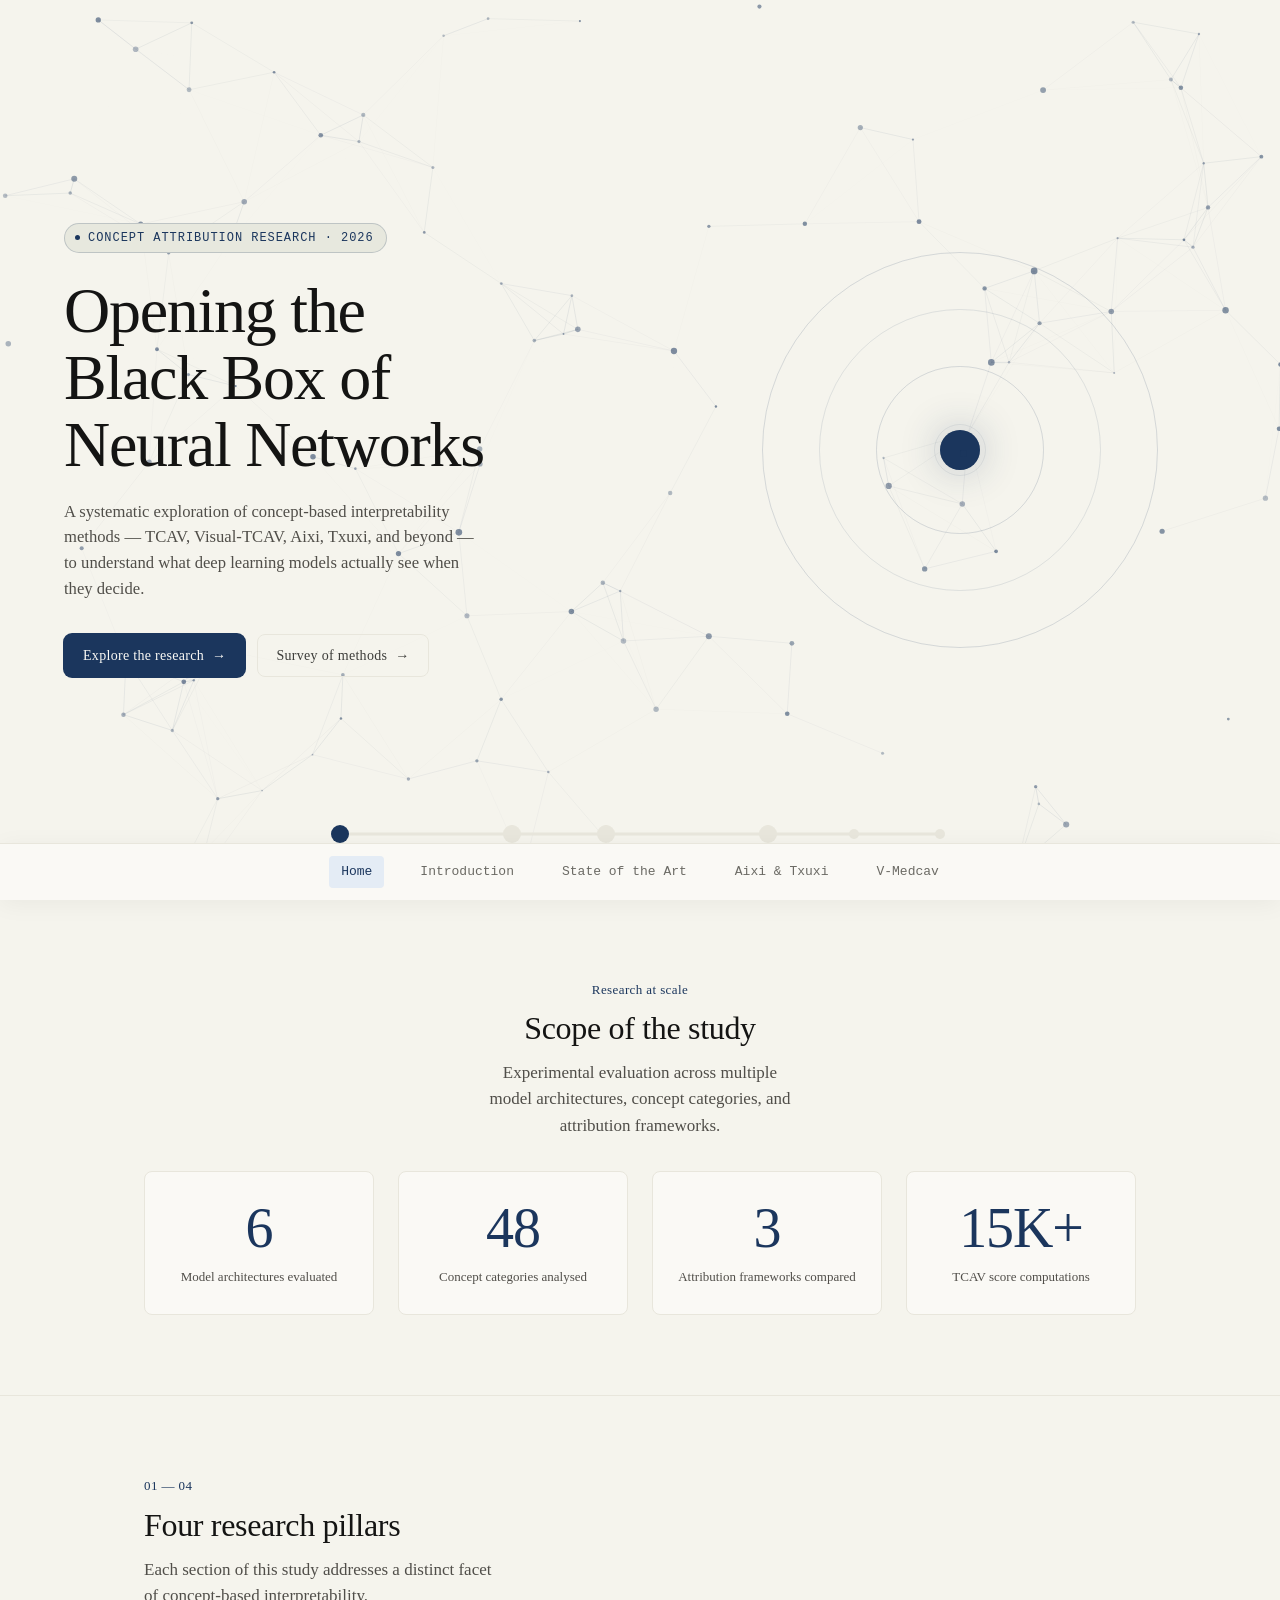
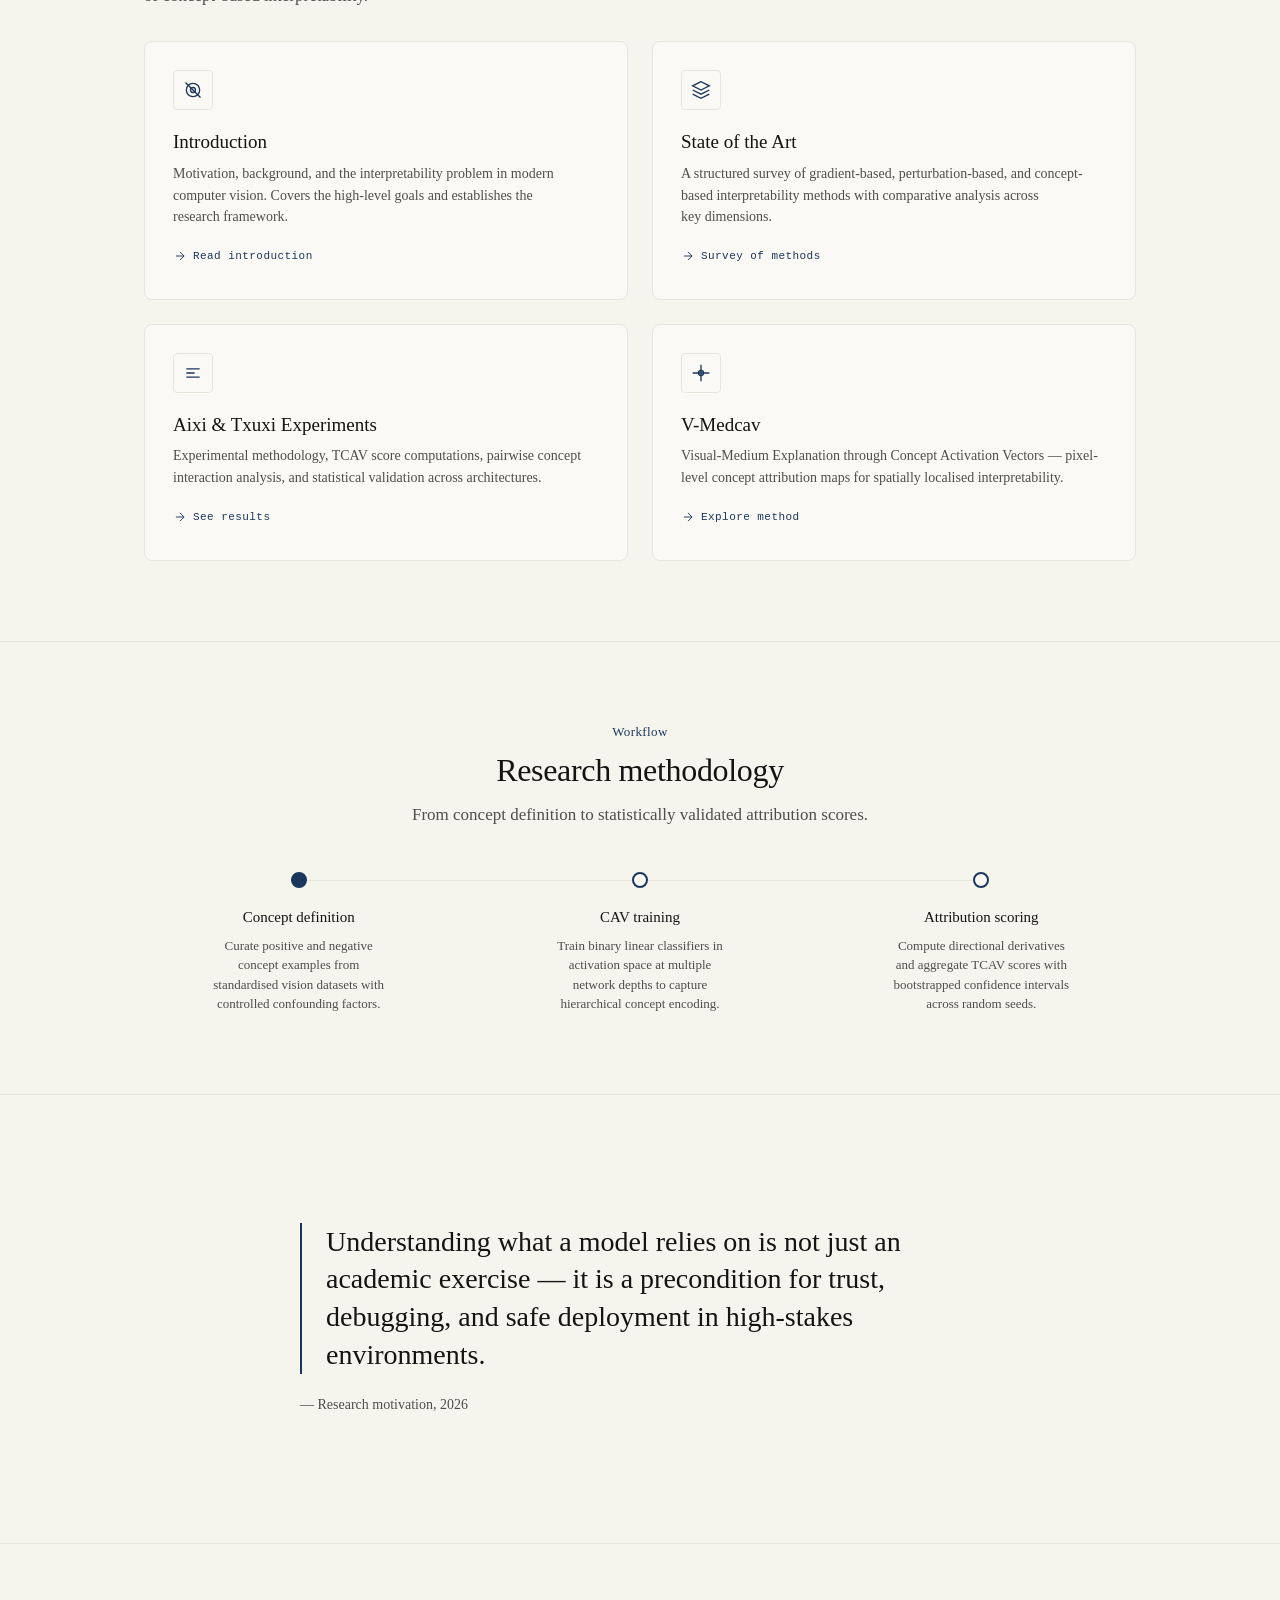
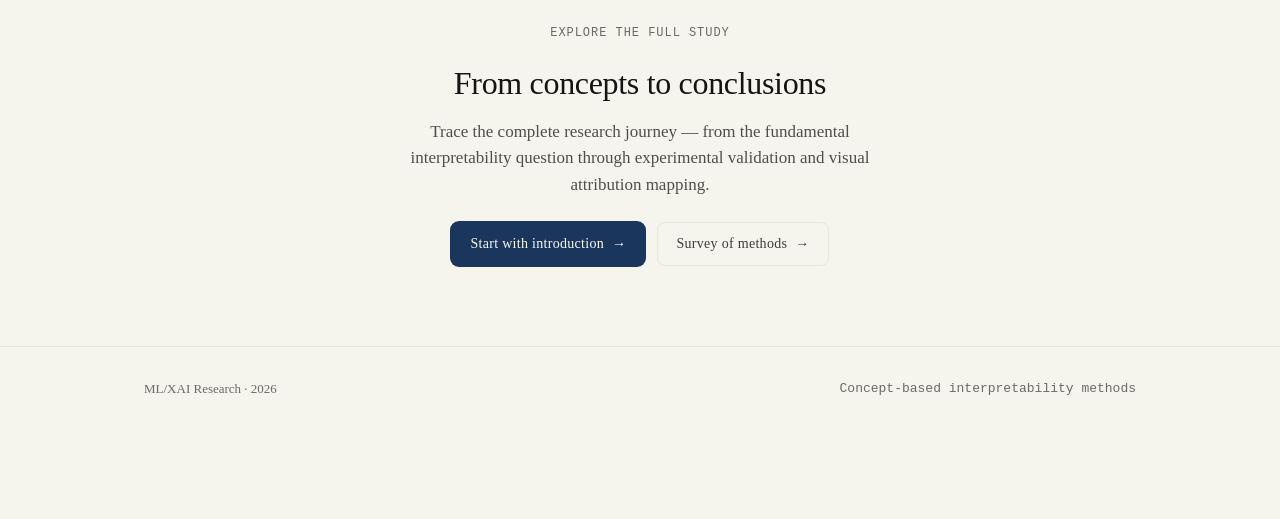
==== index.html @ 7de2b186 "Initial commit: ML/XAI research website Co-Authored-By: Claude Opus 4.8 <noreply@anthropic.com>" ====
<!doctype html>
<html lang="en">
<head>
  <meta charset="utf-8" />
  <meta name="viewport" content="width=device-width, initial-scale=1" />
  <title>ML/XAI Research · Interpretability Methods</title>
  <link rel="stylesheet" href="css/style.css" />
  <style>
    /* ── hero canvas full-viewport ── */
    .hero-lab {
      position: relative;
      min-height: 100vh;
      display: grid;
      grid-template-columns: 1fr 1fr;
      overflow: hidden;
      background: var(--bg);
    }
    #heroCanvas {
      position: absolute;
      inset: 0;
      width: 100%;
      height: 100%;
      display: block;
      z-index: 0;
    }
    .hero-lab .hero-content {
      position: relative;
      z-index: 2;
      grid-column: 1 / 2;
      display: flex;
      flex-direction: column;
      justify-content: center;
      padding: clamp(80px, 12vw, 160px) var(--container-gutter);
      pointer-events: none;
    }
    .hero-lab .hero-content * { pointer-events: auto; }
    .hero-lab .hero-content .hero-badge {
      display: inline-flex;
      align-items: center;
      gap: 8px;
      font-family: var(--font-mono);
      font-size: 12px;
      letter-spacing: 0.08em;
      text-transform: uppercase;
      color: var(--accent);
      padding: 5px 12px 5px 10px;
      border: 1px solid color-mix(in oklch, var(--accent) 20%, transparent);
      border-radius: 100px;
      width: fit-content;
      margin-bottom: var(--space-6);
      background: color-mix(in oklch, var(--accent) 6%, var(--bg));
    }
    .hero-lab .hero-content .hero-badge .dot {
      width: 5px; height: 5px;
      border-radius: 50%;
      background: var(--accent);
      animation: pulse-dot 2s ease-in-out infinite;
    }
    @keyframes pulse-dot {
      0%, 100% { opacity: 1; transform: scale(1); }
      50% { opacity: 0.4; transform: scale(0.7); }
    }
    .hero-lab .hero-content h1 {
      font-size: clamp(44px, 5vw, 76px);
      max-width: 14ch;
      margin-bottom: var(--space-5);
      line-height: 1.05;
    }
    .hero-lab .hero-content .hero-lead {
      font-family: var(--font-display);
      font-size: clamp(16px, 1.3vw, 19px);
      line-height: var(--leading-body);
      color: var(--muted);
      max-width: 52ch;
      margin-bottom: var(--space-8);
    }
    .hero-lab .hero-right {
      position: relative;
      z-index: 2;
      grid-column: 2 / 3;
      display: grid;
      place-items: center;
      padding: var(--container-gutter);
    }
    .hero-visual-complex {
      position: relative;
      width: 100%;
      max-width: 440px;
      aspect-ratio: 1 / 1;
    }
    .hero-visual-complex .ring-layer {
      position: absolute;
      inset: 0;
      border-radius: 50%;
      border: 1.5px solid color-mix(in oklch, var(--accent) 15%, transparent);
    }
    .hero-visual-complex .ring-layer:nth-child(1) { inset: 5%; }
    .hero-visual-complex .ring-layer:nth-child(2) { inset: 18%; border-color: color-mix(in oklch, var(--accent) 10%, transparent); }
    .hero-visual-complex .ring-layer:nth-child(3) { inset: 31%; }
    .hero-visual-complex .ring-layer:nth-child(4) { inset: 44%; border-color: color-mix(in oklch, var(--accent) 8%, transparent); }
    .hero-visual-complex .center-node {
      position: absolute;
      top: 50%; left: 50%;
      width: 40px; height: 40px;
      border-radius: 50%;
      background: var(--accent);
      transform: translate(-50%, -50%);
      box-shadow: 0 0 40px color-mix(in oklch, var(--accent) 30%, transparent);
    }
    .hero-visual-complex .orb {
      position: absolute;
      width: 7px; height: 7px;
      border-radius: 50%;
      background: var(--accent);
      top: 50%; left: 50%;
    }
    .hero-visual-complex .orb:nth-child(6) { animation: orbit-a 6s linear infinite; }
    .hero-visual-complex .orb:nth-child(7) { animation: orbit-b 8s linear infinite; width: 5px; height: 5px; opacity: 0.6; }
    .hero-visual-complex .orb:nth-child(8) { animation: orbit-c 10s linear infinite; width: 4px; height: 4px; opacity: 0.4; }
    @keyframes orbit-a {
      from { transform: translate(-50%, -50%) rotate(0deg) translateX(140px); }
      to   { transform: translate(-50%, -50%) rotate(360deg) translateX(140px); }
    }
    @keyframes orbit-b {
      from { transform: translate(-50%, -50%) rotate(45deg) translateX(110px); }
      to   { transform: translate(-50%, -50%) rotate(405deg) translateX(110px); }
    }
    @keyframes orbit-c {
      from { transform: translate(-50%, -50%) rotate(-30deg) translateX(170px); }
      to   { transform: translate(-50%, -50%) rotate(330deg) translateX(170px); }
    }
    .hero-visual-complex .pulse-ring {
      position: absolute;
      top: 50%; left: 50%;
      width: 40px; height: 40px;
      border-radius: 50%;
      border: 1px solid color-mix(in oklch, var(--accent) 25%, transparent);
      transform: translate(-50%, -50%);
      animation: pulse-expand 3s ease-out infinite;
    }
    @keyframes pulse-expand {
      0% { width: 40px; height: 40px; opacity: 0.8; }
      100% { width: 280px; height: 280px; opacity: 0; }
    }
    @media (max-width: 820px) {
      .hero-lab { grid-template-columns: 1fr; min-height: auto; }
      .hero-lab .hero-right { grid-column: 1 / 2; padding: 0 var(--container-gutter) var(--space-8); }
      .hero-lab .hero-content { padding-bottom: var(--space-6); }
      .hero-visual-complex { max-width: 280px; }
      .hero-visual-complex .orb:nth-child(6) { animation-duration: 4s; }
      .hero-visual-complex .orb:nth-child(7) { animation-duration: 5s; }
    }

    /* ── hero entrance animations ── */
    .hero-lab .hero-content > * {
      opacity: 0;
      transform: translateY(28px);
      animation: fade-up 0.7s cubic-bezier(0.16, 1, 0.2, 1) forwards;
    }
    .hero-lab .hero-content > *:nth-child(1) { animation-delay: 0.1s; }
    .hero-lab .hero-content > *:nth-child(2) { animation-delay: 0.22s; }
    .hero-lab .hero-content > *:nth-child(3) { animation-delay: 0.34s; }
    .hero-lab .hero-content > *:nth-child(4) { animation-delay: 0.46s; }
    .hero-visual-complex {
      opacity: 0;
      transform: scale(0.92);
      animation: scale-in 0.9s cubic-bezier(0.16, 1, 0.2, 1) 0.3s forwards;
    }
    @keyframes fade-up { to { opacity: 1; transform: translateY(0); } }
    @keyframes scale-in { to { opacity: 1; transform: scale(1); } }
    @media (prefers-reduced-motion: reduce) {
      .hero-lab .hero-content > * { opacity: 1; transform: none; animation: none; }
      .hero-visual-complex { opacity: 1; transform: none; animation: none; }
      .hero-visual-complex .pulse-ring { animation: none; display: none; }
      .hero-visual-complex .orb { animation: none; display: none; }
    }

    /* ── section: scope ── */
    .scope-grid {
      display: grid;
      grid-template-columns: repeat(4, 1fr);
      gap: var(--space-6);
      margin-top: var(--space-8);
    }
    .scope-item {
      text-align: center;
      padding: var(--space-7) var(--space-5);
      background: var(--surface);
      border: 1px solid var(--border);
      border-radius: var(--radius-md);
      transition: box-shadow var(--motion-base) var(--ease-standard);
    }
    .scope-item:hover { box-shadow: var(--elev-raised); }
    .scope-item .scope-num {
      font-family: var(--font-display);
      font-size: clamp(40px, 5vw, 56px);
      font-weight: 500;
      line-height: 1;
      color: var(--accent);
      letter-spacing: -0.02em;
    }
    .scope-item .scope-label {
      font-size: 13px;
      color: var(--muted);
      margin-top: var(--space-3);
      line-height: 1.4;
    }
    @media (max-width: 820px) {
      .scope-grid { grid-template-columns: repeat(2, 1fr); }
    }
    @media (max-width: 480px) {
      .scope-grid { grid-template-columns: 1fr; }
    }

    /* ── section: research areas ── */
    .area-grid {
      display: grid;
      grid-template-columns: repeat(2, 1fr);
      gap: var(--space-6);
      margin-top: var(--space-8);
    }
    .area-card {
      background: var(--surface);
      border: 1px solid var(--border);
      border-radius: var(--radius-md);
      padding: var(--space-7);
      transition: box-shadow var(--motion-base) var(--ease-standard);
      position: relative;
    }
    .area-card:hover { box-shadow: var(--elev-raised); }
    .area-card .area-icon {
      width: 40px; height: 40px;
      border: 1px solid var(--border);
      border-radius: var(--radius-sm);
      display: grid; place-items: center;
      color: var(--accent);
      margin-bottom: var(--space-5);
    }
    .area-card .area-icon svg { width: 20px; height: 20px; }
    .area-card h3 { margin-bottom: var(--space-2); }
    .area-card p { font-size: 14px; color: var(--muted); line-height: var(--leading-body); }
    .area-card .area-tag {
      display: inline-flex;
      align-items: center;
      gap: 6px;
      margin-top: var(--space-5);
      font-family: var(--font-mono);
      font-size: 11px;
      letter-spacing: 0.04em;
      color: var(--accent);
    }
    .area-card .area-tag svg { width: 14px; height: 14px; }
    .area-card a::after { content: ''; position: absolute; inset: 0; }
    @media (max-width: 820px) {
      .area-grid { grid-template-columns: 1fr; }
    }

    /* ── section: process timeline ── */
    .process-grid {
      display: grid;
      grid-template-columns: repeat(3, 1fr);
      gap: var(--space-8);
      margin-top: var(--space-8);
      position: relative;
    }
    .process-grid::before {
      content: '';
      position: absolute;
      top: 20px;
      left: 15%;
      right: 15%;
      height: 1px;
      background: var(--border);
    }
    .process-step {
      position: relative;
      text-align: center;
      padding-top: var(--space-12);
    }
    .process-step .step-mark {
      position: absolute;
      top: 12px;
      left: 50%;
      width: 16px; height: 16px;
      border-radius: 50%;
      background: var(--surface);
      border: 2px solid var(--accent);
      transform: translateX(-50%);
      z-index: 1;
    }
    .process-step .step-mark.filled { background: var(--accent); }
    .process-step h3 { font-size: var(--text-base); margin-bottom: var(--space-2); }
    .process-step p { font-size: 13px; color: var(--muted); line-height: 1.5; max-width: 28ch; margin: 0 auto; }
    @media (max-width: 768px) {
      .process-grid { grid-template-columns: 1fr; gap: var(--space-6); }
      .process-grid::before { display: none; }
      .process-step { padding-top: 0; }
      .process-step .step-mark { display: none; }
    }

    /* ── section: featured quote ── */
    .featured-quote-wrap {
      max-width: 680px;
      margin: 0 auto;
      padding: var(--space-12) 0;
    }

    /* ── scroll up animation ── */
    .scroll-up {
      opacity: 0;
      transform: translateY(36px);
      transition: opacity 0.7s cubic-bezier(0.16, 1, 0.2, 1),
                  transform 0.7s cubic-bezier(0.16, 1, 0.2, 1);
    }
    .scroll-up.visible { opacity: 1; transform: translateY(0); }
    .scroll-up.delay-1 { transition-delay: 0.05s; }
    .scroll-up.delay-2 { transition-delay: 0.12s; }
    .scroll-up.delay-3 { transition-delay: 0.19s; }
    @media (prefers-reduced-motion: reduce) {
      .scroll-up { opacity: 1; transform: none; transition: none; }
    }
  </style>
</head>
<body>

<main>
  <!-- ── HERO ── -->
  <section class="hero-lab" data-od-id="hero" data-progress-label="Home" data-progress-level="section">
    <canvas id="heroCanvas"></canvas>
    <div class="hero-content">
      <div class="hero-badge">
        <span class="dot"></span>
        Concept attribution research · 2026
      </div>
      <h1>Opening the Black Box of Neural Networks</h1>
      <p class="hero-lead">A systematic exploration of concept-based interpretability methods — TCAV, Visual-TCAV, Aixi, Txuxi, and beyond — to understand what deep learning models actually see when they decide.</p>
      <div class="hero-cta">
        <a href="landing.html" class="btn btn-primary btn-arrow">Explore the research</a>
        <a href="state-of-the-art.html" class="btn btn-secondary btn-arrow">Survey of methods</a>
      </div>
    </div>
    <div class="hero-right">
      <div class="hero-visual-complex">
        <div class="ring-layer"></div>
        <div class="ring-layer"></div>
        <div class="ring-layer"></div>
        <div class="ring-layer"></div>
        <div class="center-node"></div>
        <div class="pulse-ring"></div>
        <div class="orb"></div>
        <div class="orb"></div>
        <div class="orb"></div>
      </div>
    </div>
  </section>

  <!-- ── SCOPE / STATS ── -->
  <section class="section" data-od-id="scope" data-progress-label="Research Scope" data-progress-level="section">
    <div class="container">
      <div class="section-head scroll-up" style="text-align: center; max-width: 48ch; margin-inline: auto;">
        <p class="section-num">Research at scale</p>
        <h2>Scope of the study</h2>
        <p class="section-lede">Experimental evaluation across multiple model architectures, concept categories, and attribution frameworks.</p>
      </div>
      <div class="scope-grid">
        <div class="scope-item scroll-up delay-1">
          <div class="scope-num num">6</div>
          <div class="scope-label">Model architectures evaluated</div>
        </div>
        <div class="scope-item scroll-up delay-2">
          <div class="scope-num num">48</div>
          <div class="scope-label">Concept categories analysed</div>
        </div>
        <div class="scope-item scroll-up delay-1">
          <div class="scope-num num">3</div>
          <div class="scope-label">Attribution frameworks compared</div>
        </div>
        <div class="scope-item scroll-up delay-2">
          <div class="scope-num num">15K+</div>
          <div class="scope-label">TCAV score computations</div>
        </div>
      </div>
    </div>
  </section>

  <!-- ── RESEARCH AREAS ── -->
  <section class="section" data-od-id="areas" data-progress-label="Research Areas" data-progress-level="section">
    <div class="container">
      <div class="section-head scroll-up" style="max-width: 48ch;">
        <p class="section-num">01 — 04</p>
        <h2>Four research pillars</h2>
        <p class="section-lede">Each section of this study addresses a distinct facet of concept-based interpretability.</p>
      </div>
      <div class="area-grid">
        <div class="area-card scroll-up delay-1">
          <div class="area-icon">
            <svg viewBox="0 0 24 24" fill="none" stroke="currentColor" stroke-width="1.6"><circle cx="12" cy="12" r="3"/><circle cx="12" cy="12" r="8"/><path d="M3 3l18 18"/></svg>
          </div>
          <h3>Introduction</h3>
          <p>Motivation, background, and the interpretability problem in modern computer vision. Covers the high-level goals and establishes the research framework.</p>
          <span class="area-tag">
            <svg viewBox="0 0 24 24" fill="none" stroke="currentColor" stroke-width="1.6"><path d="M5 12h14M12 5l7 7-7 7"/></svg>
            Read introduction
          </span>
          <a href="landing.html"></a>
        </div>
        <div class="area-card scroll-up delay-2">
          <div class="area-icon">
            <svg viewBox="0 0 24 24" fill="none" stroke="currentColor" stroke-width="1.6"><path d="M12 2L2 7l10 5 10-5-10-5z"/><path d="M2 17l10 5 10-5"/><path d="M2 12l10 5 10-5"/></svg>
          </div>
          <h3>State of the Art</h3>
          <p>A structured survey of gradient-based, perturbation-based, and concept-based interpretability methods with comparative analysis across key dimensions.</p>
          <span class="area-tag">
            <svg viewBox="0 0 24 24" fill="none" stroke="currentColor" stroke-width="1.6"><path d="M5 12h14M12 5l7 7-7 7"/></svg>
            Survey of methods
          </span>
          <a href="state-of-the-art.html"></a>
        </div>
        <div class="area-card scroll-up delay-1">
          <div class="area-icon">
            <svg viewBox="0 0 24 24" fill="none" stroke="currentColor" stroke-width="1.6"><path d="M4 7h16M4 12h10M4 17h16"/></svg>
          </div>
          <h3>Aixi &amp; Txuxi Experiments</h3>
          <p>Experimental methodology, TCAV score computations, pairwise concept interaction analysis, and statistical validation across architectures.</p>
          <span class="area-tag">
            <svg viewBox="0 0 24 24" fill="none" stroke="currentColor" stroke-width="1.6"><path d="M5 12h14M12 5l7 7-7 7"/></svg>
            See results
          </span>
          <a href="aixi-txuxi.html"></a>
        </div>
        <div class="area-card scroll-up delay-2">
          <div class="area-icon">
            <svg viewBox="0 0 24 24" fill="none" stroke="currentColor" stroke-width="1.6"><circle cx="12" cy="12" r="3"/><path d="M12 2v20M2 12h20"/></svg>
          </div>
          <h3>V-Medcav</h3>
          <p>Visual-Medium Explanation through Concept Activation Vectors — pixel-level concept attribution maps for spatially localised interpretability.</p>
          <span class="area-tag">
            <svg viewBox="0 0 24 24" fill="none" stroke="currentColor" stroke-width="1.6"><path d="M5 12h14M12 5l7 7-7 7"/></svg>
            Explore method
          </span>
          <a href="v-medcav.html"></a>
        </div>
      </div>
    </div>
  </section>

  <!-- ── PROCESS / METHODOLOGY OVERVIEW ── -->
  <section class="section" data-od-id="process" data-progress-label="Methodology" data-progress-level="section">
    <div class="container">
      <div class="section-head scroll-up" style="text-align: center;">
        <p class="section-num">Workflow</p>
        <h2>Research methodology</h2>
        <p class="section-lede" style="margin-inline: auto;">From concept definition to statistically validated attribution scores.</p>
      </div>
      <div class="process-grid">
        <div class="process-step scroll-up delay-1">
          <div class="step-mark filled"></div>
          <h3>Concept definition</h3>
          <p>Curate positive and negative concept examples from standardised vision datasets with controlled confounding factors.</p>
        </div>
        <div class="process-step scroll-up delay-2">
          <div class="step-mark"></div>
          <h3>CAV training</h3>
          <p>Train binary linear classifiers in activation space at multiple network depths to capture hierarchical concept encoding.</p>
        </div>
        <div class="process-step scroll-up delay-3">
          <div class="step-mark"></div>
          <h3>Attribution scoring</h3>
          <p>Compute directional derivatives and aggregate TCAV scores with bootstrapped confidence intervals across random seeds.</p>
        </div>
      </div>
    </div>
  </section>

  <!-- ── QUOTE / PULL ── -->
  <section class="section" data-od-id="quote" data-progress-label="Why It Matters" data-progress-level="subsection">
    <div class="container">
      <div class="featured-quote-wrap scroll-up">
        <div class="quote" style="max-width: 100%;">
          Understanding what a model relies on is not just an academic exercise — it is a precondition for trust, debugging, and safe deployment in high-stakes environments.
        </div>
        <p class="quote-author">— Research motivation, 2026</p>
      </div>
    </div>
  </section>

  <!-- ── FINAL CTA ── -->
  <section class="section" data-od-id="cta" data-progress-label="Begin" data-progress-level="subsection">
    <div class="container" style="text-align: center;">
      <div class="scroll-up" style="max-width: 560px; margin: 0 auto;">
        <p class="eyebrow">EXPLORE THE FULL STUDY</p>
        <h2>From concepts to conclusions</h2>
        <p class="lead" style="margin: var(--space-4) auto var(--space-6);">Trace the complete research journey — from the fundamental interpretability question through experimental validation and visual attribution mapping.</p>
        <div class="hero-cta" style="justify-content: center;">
          <a href="landing.html" class="btn btn-primary btn-arrow">Start with introduction</a>
          <a href="state-of-the-art.html" class="btn btn-secondary btn-arrow">Survey of methods</a>
        </div>
      </div>
    </div>
  </section>
</main>

<footer class="pagefoot">
  <div class="container row-between">
    <span>ML/XAI Research · 2026</span>
    <span class="meta">Concept-based interpretability methods</span>
  </div>
</footer>

<nav class="bottom-nav">
  <div class="bottom-nav-inner">
    <a href="index.html" class="active">Home</a>
    <a href="landing.html">Introduction</a>
    <a href="state-of-the-art.html">State of the Art</a>
    <a href="aixi-txuxi.html">Aixi &amp; Txuxi</a>
    <a href="v-medcav.html">V-Medcav</a>
  </div>
</nav>

<div class="progress-line" id="progressLine"></div>

<script>
/* ── Canvas: neural particle system ── */
(function() {
  var canvas = document.getElementById('heroCanvas');
  var ctx = canvas.getContext('2d');
  var W, H;
  var particles = [];
  var mouse = { x: -1000, y: -1000 };
  var PARTICLE_COUNT = 110;
  var CONNECTION_DIST = 150;
  var MOUSE_RADIUS = 160;

  function resize() {
    var rect = canvas.parentElement.getBoundingClientRect();
    W = canvas.width = rect.width;
    H = canvas.height = rect.height;
  }
  window.addEventListener('resize', resize);
  resize();

  function accentRGB() {
    var el = document.createElement('div');
    el.style.color = 'var(--accent)';
    document.body.appendChild(el);
    var cs = getComputedStyle(el).color;
    document.body.removeChild(el);
    var m = cs.match(/\d+/g);
    return m && m.length >= 3 ? { r: +m[0], g: +m[1], b: +m[2] } : { r: 27, g: 54, b: 93 };
  }
  var c = accentRGB();

  function Particle() {
    this.x = Math.random() * W;
    this.y = Math.random() * H;
    this.vx = (Math.random() - 0.5) * 0.4;
    this.vy = (Math.random() - 0.5) * 0.4;
    this.radius = Math.random() * 2.5 + 1;
    this.pulse = Math.random() * Math.PI * 2;
    this.pulseSpeed = 0.004 + Math.random() * 0.018;
  }
  function init() {
    particles = [];
    for (var i = 0; i < PARTICLE_COUNT; i++) particles.push(new Particle());
  }
  init();

  function draw() {
    ctx.clearRect(0, 0, W, H);
    var i, j, p, dx, dy, dist, alpha;

    for (i = 0; i < particles.length; i++) {
      p = particles[i];
      p.x += p.vx;
      p.y += p.vy;
      p.pulse += p.pulseSpeed;
      if (p.x < -20) p.x = W + 20; else if (p.x > W + 20) p.x = -20;
      if (p.y < -20) p.y = H + 20; else if (p.y > H + 20) p.y = -20;
      dx = mouse.x - p.x;
      dy = mouse.y - p.y;
      dist = Math.sqrt(dx * dx + dy * dy);
      if (dist < MOUSE_RADIUS) {
        var force = (1 - dist / MOUSE_RADIUS) * 0.15;
        p.vx -= dx / dist * force;
        p.vy -= dy / dist * force;
      }
      p.vx *= 0.995;
      p.vy *= 0.995;
    }

    for (i = 0; i < particles.length; i++) {
      for (j = i + 1; j < particles.length; j++) {
        dx = particles[i].x - particles[j].x;
        dy = particles[i].y - particles[j].y;
        dist = Math.sqrt(dx * dx + dy * dy);
        if (dist < CONNECTION_DIST) {
          alpha = (1 - dist / CONNECTION_DIST) * 0.2;
          ctx.beginPath();
          ctx.moveTo(particles[i].x, particles[i].y);
          ctx.lineTo(particles[j].x, particles[j].y);
          ctx.strokeStyle = 'rgba(' + c.r + ',' + c.g + ',' + c.b + ',' + alpha + ')';
          ctx.lineWidth = 0.5;
          ctx.stroke();
        }
      }
    }

    for (i = 0; i < particles.length; i++) {
      p = particles[i];
      var pa = 0.5 + 0.5 * Math.sin(p.pulse);
      var r = p.radius * (0.8 + 0.2 * pa);
      ctx.beginPath();
      ctx.arc(p.x, p.y, r, 0, Math.PI * 2);
      ctx.fillStyle = 'rgba(' + c.r + ',' + c.g + ',' + c.b + ',' + (0.3 + 0.25 * pa) + ')';
      ctx.fill();
    }

    requestAnimationFrame(draw);
  }

  canvas.addEventListener('mousemove', function(e) {
    var rect = canvas.getBoundingClientRect();
    mouse.x = e.clientX - rect.left;
    mouse.y = e.clientY - rect.top;
  });
  canvas.addEventListener('mouseleave', function() { mouse.x = -1000; mouse.y = -1000; });
  canvas.addEventListener('touchmove', function(e) {
    var t = e.touches[0], rect = canvas.getBoundingClientRect();
    mouse.x = t.clientX - rect.left;
    mouse.y = t.clientY - rect.top;
  }, { passive: true });
  canvas.addEventListener('touchend', function() { mouse.x = -1000; mouse.y = -1000; });

  if (!window.matchMedia('(prefers-reduced-motion: reduce)').matches) {
    draw();
  } else {
    ctx.clearRect(0, 0, W, H);
  }

  window.addEventListener('resize', function() { resize(); init(); });
})();

/* ── progress line ── */
(function() {
  var sections = document.querySelectorAll('section[data-od-id]');
  var line = document.getElementById('progressLine');
  var inner = document.createElement('div'); inner.className = 'progress-inner';
  var wrap = document.createElement('div'); wrap.className = 'progress-track-wrap';
  var track = document.createElement('div'); track.className = 'progress-track';
  var fill = document.createElement('div'); fill.className = 'progress-fill';
  track.appendChild(fill); wrap.appendChild(track);
  var nodesWrap = document.createElement('div'); nodesWrap.className = 'progress-nodes';
  var nodeData = [];
  sections.forEach(function(s, i) {
    var label = s.getAttribute('data-progress-label') || 'Section ' + (i + 1);
    var level = s.getAttribute('data-progress-level') || 'subsection';
    var n = document.createElement('div');
    n.className = 'progress-node ' + level;
    var tip = document.createElement('span'); tip.className = 'progress-tooltip'; tip.textContent = label;
    n.appendChild(tip);
    n.addEventListener('click', function() { var r = s.getBoundingClientRect(); window.scrollTo({ top: window.scrollY + r.top - 80, behavior: 'smooth' }); });
    nodesWrap.appendChild(n);
    nodeData.push({ el: n, section: s });
  });
  wrap.appendChild(nodesWrap); inner.appendChild(wrap);
  line.appendChild(inner);

  function updateProgress() {
    var docH = document.documentElement.scrollHeight - window.innerHeight;
    var progress = docH > 0 ? window.scrollY / docH : 0;
    fill.style.width = Math.min(progress * 100, 100) + '%';
    var first = sections[0], last = sections[sections.length - 1];
    var totalSpan = last.offsetTop - first.offsetTop;
    nodeData.forEach(function(d) {
      var p = totalSpan > 0 ? (d.section.offsetTop - first.offsetTop) / totalSpan : 0;
      d.el.style.left = (p * 100) + '%';
      d.el.classList.toggle('filled', p <= progress);
    });
  }
  window.addEventListener('scroll', updateProgress);
  window.addEventListener('resize', updateProgress);
  updateProgress();
})();

/* ── scroll entrance observer ── */
(function() {
  var els = document.querySelectorAll('.scroll-up');
  var obs = new IntersectionObserver(function(entries) {
    entries.forEach(function(e) {
      if (e.isIntersecting) { e.target.classList.add('visible'); obs.unobserve(e.target); }
    });
  }, { threshold: 0.08, rootMargin: '0px 0px -30px 0px' });
  els.forEach(function(el) { obs.observe(el); });
})();
</script>
</body>
</html>
---- css/style.css ----
/* ─── kami design system tokens ──────────────────────────────────── */
:root {
  --bg: #f5f4ed;            /* parchment */
  --surface: #faf9f5;       /* ivory */
  --surface-warm: #e8e6dc;  /* warm sand */
  --fg: #141413;            /* near-black */
  --fg-2: #3d3d3a;          /* dark warm */
  --muted: #504e49;         /* olive */
  --meta: #6b6a64;          /* stone */
  --border: #e8e6dc;
  --border-soft: #e5e3d8;
  --accent: #1b365d;        /* ink blue */
  --accent-on: #faf9f5;
  --accent-light: #2d5a8a;
  --accent-hover: var(--accent);
  --accent-active: #142a48;
  --success: #4a6b3a;
  --warn: #8a6b1f;
  --danger: #8a3a30;
  --font-display: Charter, Georgia, Palatino, "Times New Roman", serif;
  --font-body: Charter, Georgia, Palatino, "Times New Roman", serif;
  --font-mono: "JetBrains Mono", "SF Mono", "Fira Code", Consolas, Monaco,
    "TsangerJinKai02", "Source Han Serif SC", monospace;
  --text-xs: 12px;
  --text-sm: 13px;
  --text-base: 15px;
  --text-md: 17px;
  --text-lg: 19px;
  --text-xl: 22px;
  --text-2xl: 32px;
  --text-3xl: 48px;
  --text-4xl: 72px;
  --leading-display: 1.1;
  --leading-tight: 1.25;
  --leading-body: 1.55;
  --leading-dense: 1.4;
  --tracking-display: -0.02em;
  --tracking-eyebrow: 0.08em;
  --tracking-label: 0.4px;
  --space-1: 4px;
  --space-2: 8px;
  --space-3: 12px;
  --space-4: 16px;
  --space-5: 20px;
  --space-6: 24px;
  --space-7: 28px;
  --space-8: 32px;
  --space-12: 48px;
  --space-18: 72px;
  --space-22: 88px;
  --radius-xs: 2px;
  --radius-sm: 4px;
  --radius-md: 8px;
  --radius-lg: 12px;
  --radius-xl: 16px;
  --elev-flat: none;
  --elev-ring: 0 0 0 1px var(--border);
  --elev-ring-accent: 0 0 0 1px var(--accent);
  --elev-raised: 0 4px 24px rgba(0, 0, 0, 0.05);
  --focus-ring: 0 0 0 2px var(--accent-active);
  --tag-bg-faint: #eef2f7;
  --tag-bg-soft: #e4ecf5;
  --tag-bg-base: #d6e1ee;
  --motion-fast: 150ms;
  --motion-base: 200ms;
  --ease-standard: cubic-bezier(0.2, 0, 0, 1);
  --container-max: 1120px;
  --container-gutter: 64px;
  --section-y: 80px;
}

/* ─── reset & base ──────────────────────────────────────────────── */
*, *::before, *::after { box-sizing: border-box; }
html { scroll-behavior: smooth; -webkit-text-size-adjust: 100%; }
body {
  margin: 0;
  background: var(--bg);
  color: var(--fg);
  font-family: var(--font-body);
  font-size: var(--text-base);
  line-height: var(--leading-body);
  text-rendering: optimizeLegibility;
  -webkit-font-smoothing: antialiased;
  padding-bottom: 88px;
}
img, svg { display: block; max-width: 100%; }
a { color: inherit; text-decoration: none; transition: color var(--motion-fast) var(--ease-standard); }
a:hover { color: var(--accent); }
button { font: inherit; cursor: pointer; }
p { text-wrap: pretty; margin: 0; }
h1, h2, h3, h4 { text-wrap: balance; margin: 0; }
strong { font-weight: 500; }
code { font-family: var(--font-mono); font-size: 0.9em; }

/* ─── container ─────────────────────────────────────────────────── */
.container {
  max-width: var(--container-max);
  margin-inline: auto;
  padding-inline: var(--container-gutter);
}
@media (max-width: 920px) {
  .container { --container-gutter: 32px; }
}
@media (max-width: 600px) {
  .container { --container-gutter: 16px; }
}

/* ─── section ───────────────────────────────────────────────────── */
.section {
  padding-block: var(--section-y);
}
.section + .section { border-top: 1px solid var(--border); }
.section-head {
  margin-bottom: var(--space-8);
}
.section-num {
  font-family: var(--font-display);
  font-size: var(--text-sm);
  font-weight: 500;
  letter-spacing: var(--tracking-label);
  color: var(--accent);
  margin-bottom: var(--space-2);
}
.section-lede {
  font-family: var(--font-display);
  font-size: var(--text-md);
  font-weight: 500;
  color: var(--muted);
  margin-top: var(--space-3);
  max-width: 56ch;
}

/* ─── typography ────────────────────────────────────────────────── */
h1, .h1 {
  font-family: var(--font-display);
  font-size: clamp(40px, 5vw, var(--text-4xl));
  font-weight: 500;
  line-height: var(--leading-display);
  letter-spacing: var(--tracking-display);
}
h2, .h2 {
  font-family: var(--font-display);
  font-size: var(--text-2xl);
  font-weight: 500;
  line-height: var(--leading-tight);
  letter-spacing: -0.01em;
}
h3, .h3 {
  font-family: var(--font-display);
  font-size: var(--text-lg);
  font-weight: 500;
  line-height: 1.3;
  letter-spacing: 0;
}
.lead {
  font-family: var(--font-display);
  font-size: var(--text-md);
  font-weight: 500;
  line-height: var(--leading-body);
  color: var(--muted);
  max-width: 60ch;
}
.eyebrow {
  font-family: var(--font-mono);
  font-size: var(--text-xs);
  letter-spacing: var(--tracking-eyebrow);
  text-transform: uppercase;
  color: var(--meta);
  margin-bottom: var(--space-5);
}
.meta {
  font-family: var(--font-mono);
  font-size: var(--text-sm);
  color: var(--meta);
}
.num {
  font-variant-numeric: tabular-nums;
}

/* ─── bottom nav bar ────────────────────────────────────────────── */
.bottom-nav {
  position: fixed;
  bottom: 0;
  left: 0;
  right: 0;
  z-index: 100;
  background: var(--surface);
  border-top: 1px solid var(--border);
  box-shadow: var(--elev-raised);
  padding: 0 var(--container-gutter);
}
.bottom-nav-inner {
  display: flex;
  align-items: center;
  justify-content: center;
  gap: var(--space-6);
  max-width: var(--container-max);
  margin-inline: auto;
  padding-block: 12px;
  overflow-x: auto;
}
.bottom-nav a {
  font-family: var(--font-mono);
  font-size: var(--text-sm);
  color: var(--meta);
  white-space: nowrap;
  padding: 6px 12px;
  border-radius: var(--radius-sm);
  transition: color var(--motion-fast) var(--ease-standard),
              background var(--motion-fast) var(--ease-standard);
}
.bottom-nav a:hover { color: var(--fg); background: var(--bg); }
.bottom-nav a.active {
  color: var(--accent);
  background: var(--tag-bg-soft);
}
@media (max-width: 600px) {
  .bottom-nav-inner { gap: var(--space-3); justify-content: flex-start; }
  .bottom-nav a { font-size: 11px; padding: 6px 8px; }
}

/* ─── progress line ──────────────────────────────────────────────── */
.progress-line {
  position: fixed;
  bottom: 56px;
  left: 0;
  right: 0;
  z-index: 99;
  pointer-events: none;
  height: 20px;
}
.progress-inner {
  position: relative;
  max-width: var(--container-max);
  margin-inline: auto;
  padding-inline: var(--container-gutter);
  height: 100%;
}
.progress-track-wrap {
  position: absolute;
  top: 50%;
  left: 50%;
  width: min(600px, 70%);
  height: 40px;
  transform: translate(-50%, -50%);
}
.progress-track {
  position: absolute;
  top: 50%;
  left: 0;
  right: 0;
  height: 3px;
  transform: translateY(-50%);
  background: var(--border);
  border-radius: 2px;
}
.progress-fill {
  position: absolute;
  top: 0;
  left: 0;
  height: 100%;
  width: 0%;
  background: var(--accent);
  border-radius: 2px;
  transition: width 80ms linear;
}
.progress-nodes {
  position: absolute;
  inset: 0;
}
.progress-node {
  position: absolute;
  top: 50%;
  transform: translate(-50%, -50%);
  border-radius: 50%;
  cursor: pointer;
  pointer-events: auto;
  z-index: 2;
  background: var(--border);
  border: 0 none;
  padding: 0;
  margin: 0;
  transition: background var(--motion-fast) var(--ease-standard),
              transform var(--motion-fast) var(--ease-standard);
}
.progress-node.section {
  width: 18px;
  height: 18px;
}
.progress-node.subsection {
  width: 10px;
  height: 10px;
}
.progress-node.filled {
  background: var(--accent);
}
.progress-node:hover {
  z-index: 3;
}
.progress-tooltip {
  position: absolute;
  bottom: calc(100% + 10px);
  left: 50%;
  transform: translateX(-50%);
  font-family: var(--font-mono);
  font-size: 11px;
  white-space: nowrap;
  color: var(--surface);
  background: var(--fg);
  padding: 3px 9px;
  border-radius: var(--radius-xs);
  line-height: 1.4;
  opacity: 0;
  pointer-events: none;
  transition: opacity var(--motion-fast) var(--ease-standard);
}
.progress-node:hover .progress-tooltip {
  opacity: 1;
}
@media (max-width: 768px) {
  .progress-line { display: none; }
}

/* ─── layout primitives ─────────────────────────────────────────── */
.stack { display: flex; flex-direction: column; }
.stack > * + * { margin-top: var(--space-6); }
.row { display: flex; align-items: center; gap: var(--space-5); flex-wrap: wrap; }
.row-between { display: flex; align-items: center; justify-content: space-between; gap: var(--space-5); flex-wrap: wrap; }
.grid-2 { display: grid; grid-template-columns: repeat(2, 1fr); gap: var(--space-8); }
.grid-3 { display: grid; grid-template-columns: repeat(3, 1fr); gap: var(--space-8); }
.grid-4 { display: grid; grid-template-columns: repeat(4, 1fr); gap: var(--space-6); }
.grid-2-1 { display: grid; grid-template-columns: 2fr 1fr; gap: var(--space-12); align-items: start; }
.grid-1-2 { display: grid; grid-template-columns: 1fr 2fr; gap: var(--space-12); align-items: start; }
@media (max-width: 920px) {
  .grid-2, .grid-3, .grid-4, .grid-2-1, .grid-1-2 { grid-template-columns: 1fr; }
}

/* ─── hero ──────────────────────────────────────────────────────── */
.hero { padding-block: clamp(64px, 10vw, 140px); }
.hero-center { text-align: center; max-width: 40ch; margin-inline: auto; }
.hero h1 { margin-bottom: var(--space-6); }
.hero .lead { margin-bottom: var(--space-8); }
.hero-cta { display: inline-flex; gap: var(--space-3); flex-wrap: wrap; }
.hero-center .hero-cta { justify-content: center; }
.hero-split { display: grid; grid-template-columns: 1fr 1fr; gap: var(--space-12); align-items: center; }
@media (max-width: 920px) { .hero-split { grid-template-columns: 1fr; } }

/* ─── buttons ───────────────────────────────────────────────────── */
.btn {
  display: inline-flex; align-items: center; gap: 8px;
  padding: 10px 18px;
  border-radius: var(--radius-md);
  border: 1px solid transparent;
  font-family: var(--font-body);
  font-size: 14px;
  font-weight: 500;
  letter-spacing: 0.3px;
  transition: background var(--motion-fast) var(--ease-standard),
              border-color var(--motion-fast) var(--ease-standard),
              box-shadow var(--motion-fast) var(--ease-standard);
}
.btn-primary {
  background: var(--accent);
  color: var(--accent-on);
  box-shadow: var(--elev-ring-accent);
}
.btn-primary:hover {
  background: var(--accent-active);
  color: var(--accent-on);
}
.btn-secondary {
  background: transparent;
  color: var(--fg-2);
  border-color: var(--border);
}
.btn-secondary:hover {
  border-color: var(--accent);
  color: var(--accent);
}
.btn-ghost {
  background: transparent;
  color: var(--accent);
  border-color: transparent;
  padding-inline: 8px;
}
.btn-ghost:hover { color: var(--accent-active); }
.btn-arrow::after { content: '→'; transition: transform var(--motion-fast) var(--ease-standard); }
.btn-arrow:hover::after { transform: translateX(3px); }

/* ─── card ──────────────────────────────────────────────────────── */
.card {
  background: var(--surface);
  border: 1px solid var(--border);
  border-radius: var(--radius-md);
  padding: var(--space-7);
}
.card:hover { box-shadow: var(--elev-raised); }
.card-flat { background: transparent; border: 0; padding: 0; }
.card-rule {
  background: transparent;
  border: 0;
  border-top: 1px solid var(--fg);
  padding: var(--space-6) 0 0;
  border-radius: 0;
}

/* ─── feature cell ──────────────────────────────────────────────── */
.feature .feature-mark {
  width: 36px; height: 36px;
  display: grid; place-items: center;
  border: 1px solid var(--border);
  border-radius: var(--radius-sm);
  color: var(--accent);
  margin-bottom: var(--space-5);
}
.feature .feature-mark svg { width: 18px; height: 18px; }
.feature h3 { margin-bottom: var(--space-2); }
.feature p { color: var(--muted); font-size: 14px; }

/* ─── stat ──────────────────────────────────────────────────────── */
.stat .stat-num {
  font-family: var(--font-display);
  font-size: clamp(48px, 7vw, 80px);
  line-height: 0.95;
  letter-spacing: -0.03em;
  color: var(--accent);
  font-weight: 500;
}
.stat .stat-label {
  color: var(--muted);
  font-size: 14px;
  margin-top: var(--space-3);
  max-width: 28ch;
}
.stat .stat-unit { font-size: 0.5em; opacity: 0.6; margin-left: 2px; }

/* ─── quote ─────────────────────────────────────────────────────── */
.quote {
  font-family: var(--font-display);
  font-size: clamp(20px, 2.4vw, 28px);
  line-height: 1.35;
  letter-spacing: 0;
  max-width: 32ch;
  border-left: 2px solid var(--accent);
  padding-left: var(--space-6);
}
.quote-author {
  color: var(--muted);
  font-size: 14px;
  margin-top: var(--space-5);
}

/* ─── table ─────────────────────────────────────────────────────── */
.ds-table { width: 100%; border-collapse: collapse; font-size: 14px; }
.ds-table th, .ds-table td {
  padding: 10px 12px;
  text-align: left;
  border-bottom: 1px solid var(--border);
}
.ds-table th {
  color: var(--meta);
  font-weight: 500;
  font-family: var(--font-mono);
  font-size: 11px;
  letter-spacing: 0.06em;
  text-transform: uppercase;
}
.ds-table tbody tr:hover { background: color-mix(in oklch, var(--accent) 4%, transparent); }
.ds-table .num-col {
  font-family: var(--font-mono);
  font-variant-numeric: tabular-nums;
  text-align: right;
}

/* ─── log row ───────────────────────────────────────────────────── */
.log-row {
  display: grid;
  grid-template-columns: 120px 1fr 100px;
  gap: var(--space-6);
  padding: var(--space-5) 0;
  border-top: 1px solid var(--border);
  align-items: baseline;
}
.log-row .meta { color: var(--meta); }
.log-row h3 { font-size: var(--text-lg); }
.log-row .pull { text-align: right; }
@media (max-width: 768px) {
  .log-row { grid-template-columns: 1fr; gap: var(--space-2); }
  .log-row .pull { text-align: left; }
}

/* ─── placeholder image ─────────────────────────────────────────── */
.ph-img {
  background:
    linear-gradient(135deg, color-mix(in oklch, var(--accent) 10%, transparent), color-mix(in oklch, var(--fg) 4%, transparent)),
    var(--surface);
  border: 1px solid var(--border);
  border-radius: var(--radius-md);
  aspect-ratio: 16 / 10;
  display: grid; place-items: center;
  color: var(--meta);
  font-family: var(--font-mono);
  font-size: var(--text-xs);
  letter-spacing: 0.04em;
  text-align: center;
  padding: var(--space-4);
}
.ph-img.square { aspect-ratio: 1 / 1; }
.ph-img.portrait { aspect-ratio: 3 / 4; }
.ph-img.wide { aspect-ratio: 16 / 9; }
.ph-img.has-image {
  padding: 0;
  overflow: hidden;
  display: block;
}
.ph-img.has-image img {
  display: block;
  width: 100%;
  height: 100%;
  object-fit: cover;
}
.ph-img.has-image.contain img { object-fit: contain; background: var(--surface); }

/* ─── math / KaTeX overrides ────────────────────────────────────── */
.math-block {
  overflow-x: auto;
  padding: var(--space-6);
  background: var(--surface);
  border: 1px solid var(--border);
  border-radius: var(--radius-md);
  margin: var(--space-5) 0;
}
.math-block .katex { font-size: 1.1em; }

/* ─── scroll entrance animation ─────────────────────────────────── */
.scroll-entrance {
  opacity: 0;
  transform: translateY(24px);
  transition: opacity 0.5s var(--ease-standard),
              transform 0.5s var(--ease-standard);
}
.scroll-entrance.visible {
  opacity: 1;
  transform: translateY(0);
}
@media (prefers-reduced-motion: reduce) {
  .scroll-entrance { opacity: 1; transform: none; transition: none; }
}

/* ─── page / bottom section ──────────────────────────────────── */
.pagefoot {
  padding-block: var(--space-8);
  color: var(--meta);
  font-size: 13px;
  border-top: 1px solid var(--border);
  margin-bottom: 0;
}

/* ─── tabular nums everywhere they stack ────────────────────────── */
.num-stack { font-variant-numeric: tabular-nums; }

/* ─── research / academic extras ────────────────────────────────── */
.figure-caption {
  font-size: 13px;
  color: var(--meta);
  margin-top: var(--space-3);
  font-style: normal;
}

/* ─── inline data-viz bar charts ─────────────────────────────────── */
.chart {
  margin-top: var(--space-6);
  padding: var(--space-6) var(--space-7);
  background: var(--surface);
  border: 1px solid var(--border);
  border-radius: var(--radius-md);
}
.chart-title {
  font-family: var(--font-mono);
  font-size: 11px;
  letter-spacing: 0.06em;
  text-transform: uppercase;
  color: var(--meta);
  margin-bottom: var(--space-5);
}
.chart-legend { display: flex; flex-wrap: wrap; gap: var(--space-5); margin-bottom: var(--space-5); }
.legend-item { display: inline-flex; align-items: center; gap: 8px; font-size: 12px; color: var(--muted); }
.legend-swatch { width: 11px; height: 11px; border-radius: 3px; background: var(--accent); display: inline-block; }
.legend-swatch.series-b { background: var(--accent-light); }
.legend-swatch.series-c { background: var(--meta); }
.legend-swatch.warn { background: var(--warn); }

.bar-chart { display: flex; flex-direction: column; gap: var(--space-3); }
.bar-chart + .bar-chart-label,
.chart-legend + .bar-chart-label { margin-top: var(--space-6); }
.bar-chart-label {
  font-family: var(--font-mono);
  font-size: 11px;
  letter-spacing: 0.04em;
  color: var(--meta);
  text-transform: uppercase;
  margin: var(--space-2) 0 var(--space-1);
}
.bar-row { display: grid; grid-template-columns: minmax(124px, auto) 1fr 58px; align-items: center; gap: var(--space-4); }
.bar-label { font-size: 13px; color: var(--fg-2); line-height: 1.3; }
.bar-label .bar-sub { display: block; font-size: 11px; color: var(--meta); margin-top: 1px; }
.bar-track { position: relative; height: 9px; background: var(--border-soft); border-radius: 999px; overflow: hidden; }
.bar-fill {
  position: absolute; top: 0; bottom: 0; left: 0;
  width: var(--bar-value, 0%);
  border-radius: 999px;
  background: var(--accent);
  transform: scaleX(0);
  transform-origin: left center;
  transition: transform 0.85s var(--ease-standard);
}
.scroll-entrance.visible .bar-fill { transform: scaleX(1); }
.bar-fill.series-b { background: var(--accent-light); }
.bar-fill.series-c { background: var(--meta); }
.bar-fill.warn { background: var(--warn); }
.bar-value { font-family: var(--font-mono); font-size: 12px; color: var(--muted); text-align: right; font-variant-numeric: tabular-nums; }
@media (prefers-reduced-motion: reduce) {
  .bar-fill { transition: none; transform: scaleX(1); }
}
.tag-chip {
  display: inline-flex;
  align-items: center;
  padding: 3px 8px;
  background: var(--tag-bg-faint);
  color: var(--accent);
  border-radius: var(--radius-xs);
  font-family: var(--font-mono);
  font-size: 11px;
  letter-spacing: 0.3px;
  line-height: 1;
}
.code-block {
  background: var(--surface);
  border: 1px solid var(--border);
  border-radius: var(--radius-sm);
  padding: var(--space-4) var(--space-5);
  font-family: var(--font-mono);
  font-size: 13px;
  line-height: 1.55;
  overflow-x: auto;
}
.kbd { display: inline-block; padding: 2px 6px; font-family: var(--font-mono); font-size: 12px; background: var(--surface); border: 1px solid var(--border); border-radius: 3px; }

/* ─── responsive ────────────────────────────────────────────────── */
@media (max-width: 768px) {
  :root { --section-y: 48px; }
  .hero { padding-block: 48px; }
  h2, .h2 { font-size: 26px; }
}
@media (max-width: 480px) {
  :root { --section-y: 40px; }
  .hero { padding-block: 40px; }
  .btn { font-size: 13px; padding: 8px 14px; }
}

/* ─── print ─────────────────────────────────────────────────────── */
@media print {
  .bottom-nav, .progress-line { display: none; }
  body { padding-bottom: 0; background: var(--bg); color: var(--fg); }
  .section { break-inside: avoid; page-break-inside: avoid; }
  @page { margin: 14mm 16mm; }
}
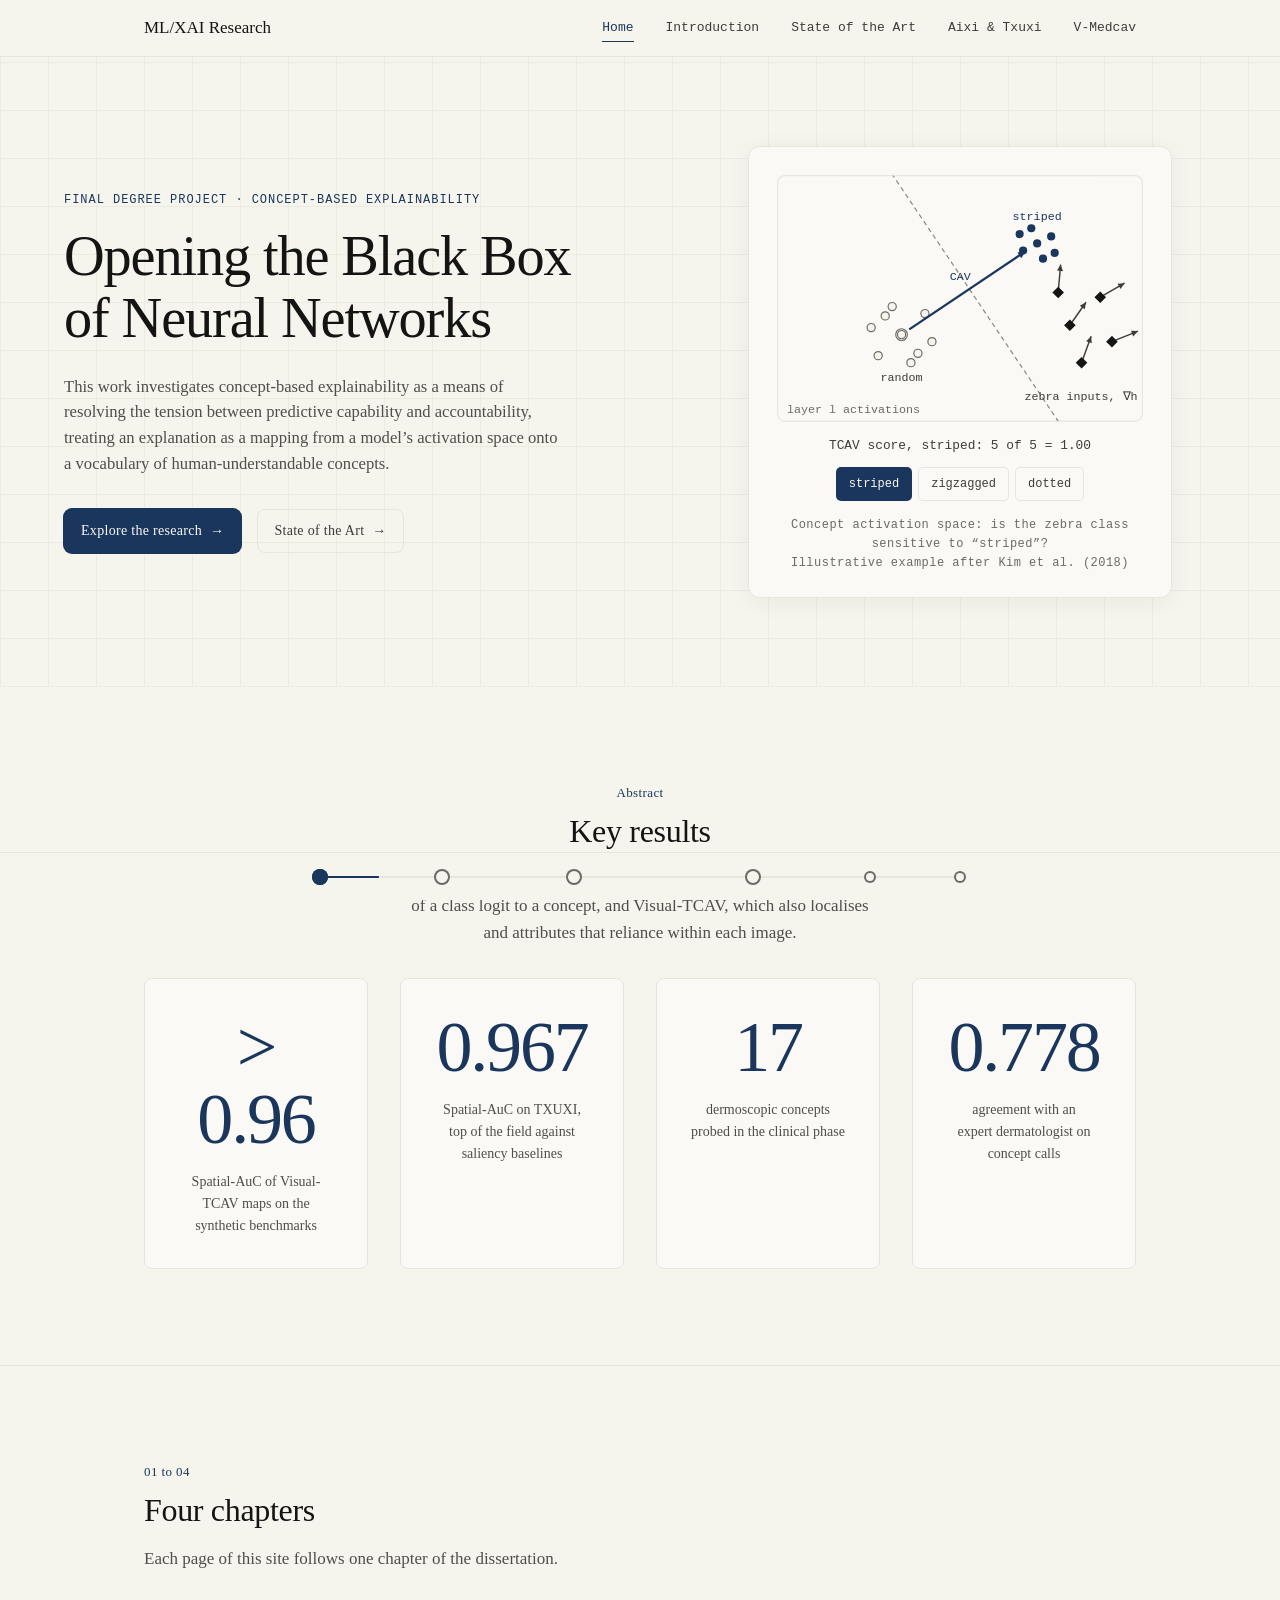
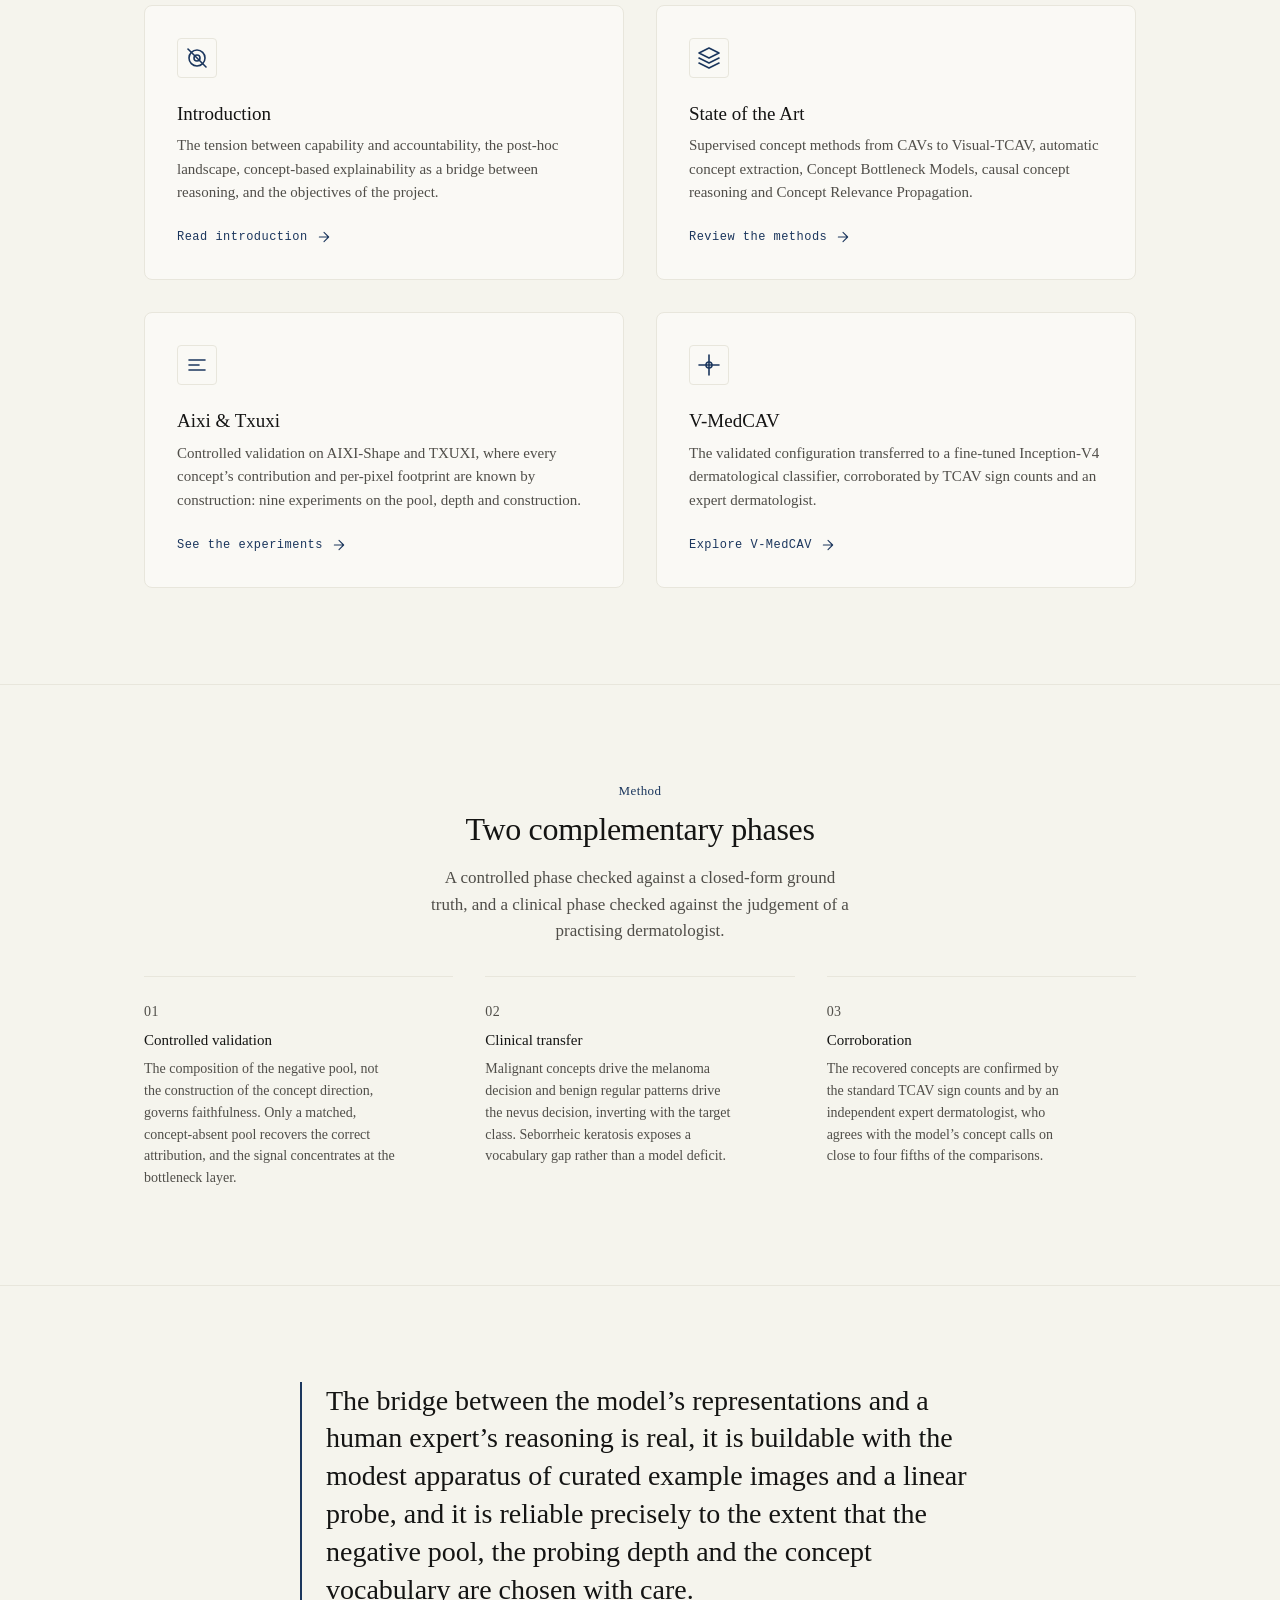
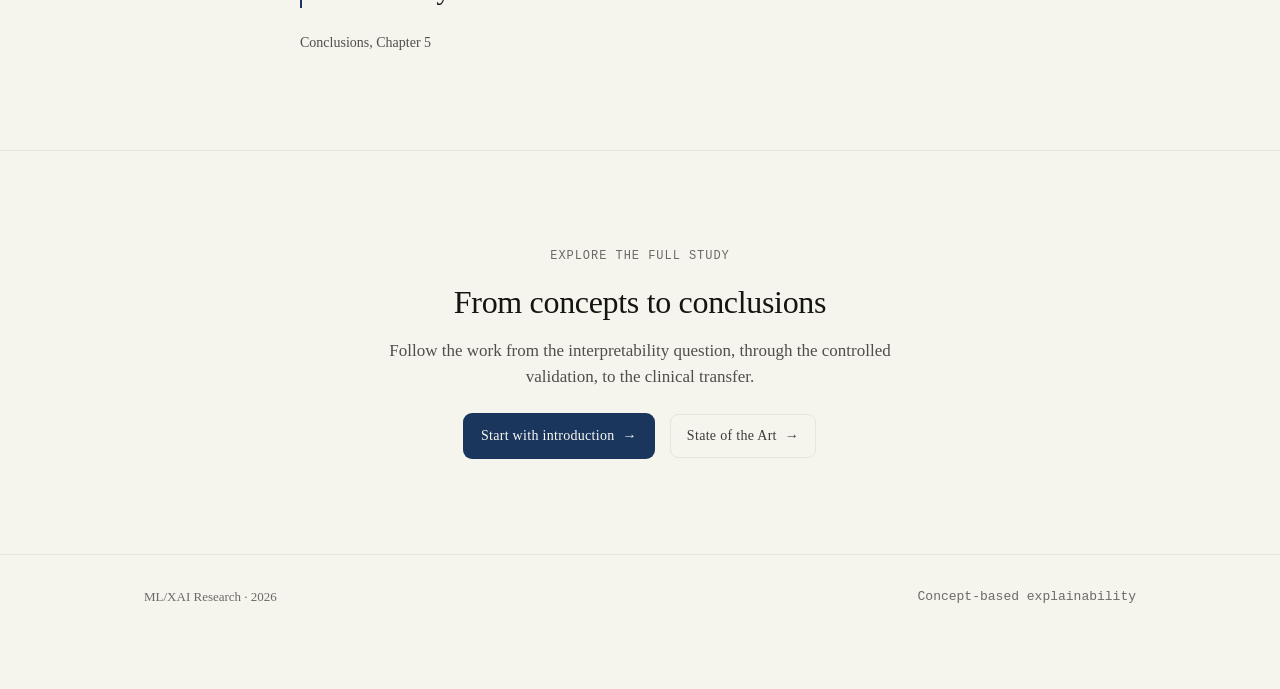
==== commit b6972d72: "Update site to new version Move figures from assets/ to organised images/ folders, add site/figure s" ====
--- a/index.html
+++ b/index.html
@@ -3,497 +3,182 @@
 <head>
   <meta charset="utf-8" />
   <meta name="viewport" content="width=device-width, initial-scale=1" />
-  <title>ML/XAI Research · Interpretability Methods</title>
+  <title>ML/XAI Research · Concept-Based Explainability</title>
   <link rel="stylesheet" href="css/style.css" />
-  <style>
-    /* ── hero canvas full-viewport ── */
-    .hero-lab {
-      position: relative;
-      min-height: 100vh;
-      display: grid;
-      grid-template-columns: 1fr 1fr;
-      overflow: hidden;
-      background: var(--bg);
-    }
-    #heroCanvas {
-      position: absolute;
-      inset: 0;
-      width: 100%;
-      height: 100%;
-      display: block;
-      z-index: 0;
-    }
-    .hero-lab .hero-content {
-      position: relative;
-      z-index: 2;
-      grid-column: 1 / 2;
-      display: flex;
-      flex-direction: column;
-      justify-content: center;
-      padding: clamp(80px, 12vw, 160px) var(--container-gutter);
-      pointer-events: none;
-    }
-    .hero-lab .hero-content * { pointer-events: auto; }
-    .hero-lab .hero-content .hero-badge {
-      display: inline-flex;
-      align-items: center;
-      gap: 8px;
-      font-family: var(--font-mono);
-      font-size: 12px;
-      letter-spacing: 0.08em;
-      text-transform: uppercase;
-      color: var(--accent);
-      padding: 5px 12px 5px 10px;
-      border: 1px solid color-mix(in oklch, var(--accent) 20%, transparent);
-      border-radius: 100px;
-      width: fit-content;
-      margin-bottom: var(--space-6);
-      background: color-mix(in oklch, var(--accent) 6%, var(--bg));
-    }
-    .hero-lab .hero-content .hero-badge .dot {
-      width: 5px; height: 5px;
-      border-radius: 50%;
-      background: var(--accent);
-      animation: pulse-dot 2s ease-in-out infinite;
-    }
-    @keyframes pulse-dot {
-      0%, 100% { opacity: 1; transform: scale(1); }
-      50% { opacity: 0.4; transform: scale(0.7); }
-    }
-    .hero-lab .hero-content h1 {
-      font-size: clamp(44px, 5vw, 76px);
-      max-width: 14ch;
-      margin-bottom: var(--space-5);
-      line-height: 1.05;
-    }
-    .hero-lab .hero-content .hero-lead {
-      font-family: var(--font-display);
-      font-size: clamp(16px, 1.3vw, 19px);
-      line-height: var(--leading-body);
-      color: var(--muted);
-      max-width: 52ch;
-      margin-bottom: var(--space-8);
-    }
-    .hero-lab .hero-right {
-      position: relative;
-      z-index: 2;
-      grid-column: 2 / 3;
-      display: grid;
-      place-items: center;
-      padding: var(--container-gutter);
-    }
-    .hero-visual-complex {
-      position: relative;
-      width: 100%;
-      max-width: 440px;
-      aspect-ratio: 1 / 1;
-    }
-    .hero-visual-complex .ring-layer {
-      position: absolute;
-      inset: 0;
-      border-radius: 50%;
-      border: 1.5px solid color-mix(in oklch, var(--accent) 15%, transparent);
-    }
-    .hero-visual-complex .ring-layer:nth-child(1) { inset: 5%; }
-    .hero-visual-complex .ring-layer:nth-child(2) { inset: 18%; border-color: color-mix(in oklch, var(--accent) 10%, transparent); }
-    .hero-visual-complex .ring-layer:nth-child(3) { inset: 31%; }
-    .hero-visual-complex .ring-layer:nth-child(4) { inset: 44%; border-color: color-mix(in oklch, var(--accent) 8%, transparent); }
-    .hero-visual-complex .center-node {
-      position: absolute;
-      top: 50%; left: 50%;
-      width: 40px; height: 40px;
-      border-radius: 50%;
-      background: var(--accent);
-      transform: translate(-50%, -50%);
-      box-shadow: 0 0 40px color-mix(in oklch, var(--accent) 30%, transparent);
-    }
-    .hero-visual-complex .orb {
-      position: absolute;
-      width: 7px; height: 7px;
-      border-radius: 50%;
-      background: var(--accent);
-      top: 50%; left: 50%;
-    }
-    .hero-visual-complex .orb:nth-child(6) { animation: orbit-a 6s linear infinite; }
-    .hero-visual-complex .orb:nth-child(7) { animation: orbit-b 8s linear infinite; width: 5px; height: 5px; opacity: 0.6; }
-    .hero-visual-complex .orb:nth-child(8) { animation: orbit-c 10s linear infinite; width: 4px; height: 4px; opacity: 0.4; }
-    @keyframes orbit-a {
-      from { transform: translate(-50%, -50%) rotate(0deg) translateX(140px); }
-      to   { transform: translate(-50%, -50%) rotate(360deg) translateX(140px); }
-    }
-    @keyframes orbit-b {
-      from { transform: translate(-50%, -50%) rotate(45deg) translateX(110px); }
-      to   { transform: translate(-50%, -50%) rotate(405deg) translateX(110px); }
-    }
-    @keyframes orbit-c {
-      from { transform: translate(-50%, -50%) rotate(-30deg) translateX(170px); }
-      to   { transform: translate(-50%, -50%) rotate(330deg) translateX(170px); }
-    }
-    .hero-visual-complex .pulse-ring {
-      position: absolute;
-      top: 50%; left: 50%;
-      width: 40px; height: 40px;
-      border-radius: 50%;
-      border: 1px solid color-mix(in oklch, var(--accent) 25%, transparent);
-      transform: translate(-50%, -50%);
-      animation: pulse-expand 3s ease-out infinite;
-    }
-    @keyframes pulse-expand {
-      0% { width: 40px; height: 40px; opacity: 0.8; }
-      100% { width: 280px; height: 280px; opacity: 0; }
-    }
-    @media (max-width: 820px) {
-      .hero-lab { grid-template-columns: 1fr; min-height: auto; }
-      .hero-lab .hero-right { grid-column: 1 / 2; padding: 0 var(--container-gutter) var(--space-8); }
-      .hero-lab .hero-content { padding-bottom: var(--space-6); }
-      .hero-visual-complex { max-width: 280px; }
-      .hero-visual-complex .orb:nth-child(6) { animation-duration: 4s; }
-      .hero-visual-complex .orb:nth-child(7) { animation-duration: 5s; }
-    }
-
-    /* ── hero entrance animations ── */
-    .hero-lab .hero-content > * {
-      opacity: 0;
-      transform: translateY(28px);
-      animation: fade-up 0.7s cubic-bezier(0.16, 1, 0.2, 1) forwards;
-    }
-    .hero-lab .hero-content > *:nth-child(1) { animation-delay: 0.1s; }
-    .hero-lab .hero-content > *:nth-child(2) { animation-delay: 0.22s; }
-    .hero-lab .hero-content > *:nth-child(3) { animation-delay: 0.34s; }
-    .hero-lab .hero-content > *:nth-child(4) { animation-delay: 0.46s; }
-    .hero-visual-complex {
-      opacity: 0;
-      transform: scale(0.92);
-      animation: scale-in 0.9s cubic-bezier(0.16, 1, 0.2, 1) 0.3s forwards;
-    }
-    @keyframes fade-up { to { opacity: 1; transform: translateY(0); } }
-    @keyframes scale-in { to { opacity: 1; transform: scale(1); } }
-    @media (prefers-reduced-motion: reduce) {
-      .hero-lab .hero-content > * { opacity: 1; transform: none; animation: none; }
-      .hero-visual-complex { opacity: 1; transform: none; animation: none; }
-      .hero-visual-complex .pulse-ring { animation: none; display: none; }
-      .hero-visual-complex .orb { animation: none; display: none; }
-    }
-
-    /* ── section: scope ── */
-    .scope-grid {
-      display: grid;
-      grid-template-columns: repeat(4, 1fr);
-      gap: var(--space-6);
-      margin-top: var(--space-8);
-    }
-    .scope-item {
-      text-align: center;
-      padding: var(--space-7) var(--space-5);
-      background: var(--surface);
-      border: 1px solid var(--border);
-      border-radius: var(--radius-md);
-      transition: box-shadow var(--motion-base) var(--ease-standard);
-    }
-    .scope-item:hover { box-shadow: var(--elev-raised); }
-    .scope-item .scope-num {
-      font-family: var(--font-display);
-      font-size: clamp(40px, 5vw, 56px);
-      font-weight: 500;
-      line-height: 1;
-      color: var(--accent);
-      letter-spacing: -0.02em;
-    }
-    .scope-item .scope-label {
-      font-size: 13px;
-      color: var(--muted);
-      margin-top: var(--space-3);
-      line-height: 1.4;
-    }
-    @media (max-width: 820px) {
-      .scope-grid { grid-template-columns: repeat(2, 1fr); }
-    }
-    @media (max-width: 480px) {
-      .scope-grid { grid-template-columns: 1fr; }
-    }
-
-    /* ── section: research areas ── */
-    .area-grid {
-      display: grid;
-      grid-template-columns: repeat(2, 1fr);
-      gap: var(--space-6);
-      margin-top: var(--space-8);
-    }
-    .area-card {
-      background: var(--surface);
-      border: 1px solid var(--border);
-      border-radius: var(--radius-md);
-      padding: var(--space-7);
-      transition: box-shadow var(--motion-base) var(--ease-standard);
-      position: relative;
-    }
-    .area-card:hover { box-shadow: var(--elev-raised); }
-    .area-card .area-icon {
-      width: 40px; height: 40px;
-      border: 1px solid var(--border);
-      border-radius: var(--radius-sm);
-      display: grid; place-items: center;
-      color: var(--accent);
-      margin-bottom: var(--space-5);
-    }
-    .area-card .area-icon svg { width: 20px; height: 20px; }
-    .area-card h3 { margin-bottom: var(--space-2); }
-    .area-card p { font-size: 14px; color: var(--muted); line-height: var(--leading-body); }
-    .area-card .area-tag {
-      display: inline-flex;
-      align-items: center;
-      gap: 6px;
-      margin-top: var(--space-5);
-      font-family: var(--font-mono);
-      font-size: 11px;
-      letter-spacing: 0.04em;
-      color: var(--accent);
-    }
-    .area-card .area-tag svg { width: 14px; height: 14px; }
-    .area-card a::after { content: ''; position: absolute; inset: 0; }
-    @media (max-width: 820px) {
-      .area-grid { grid-template-columns: 1fr; }
-    }
-
-    /* ── section: process timeline ── */
-    .process-grid {
-      display: grid;
-      grid-template-columns: repeat(3, 1fr);
-      gap: var(--space-8);
-      margin-top: var(--space-8);
-      position: relative;
-    }
-    .process-grid::before {
-      content: '';
-      position: absolute;
-      top: 20px;
-      left: 15%;
-      right: 15%;
-      height: 1px;
-      background: var(--border);
-    }
-    .process-step {
-      position: relative;
-      text-align: center;
-      padding-top: var(--space-12);
-    }
-    .process-step .step-mark {
-      position: absolute;
-      top: 12px;
-      left: 50%;
-      width: 16px; height: 16px;
-      border-radius: 50%;
-      background: var(--surface);
-      border: 2px solid var(--accent);
-      transform: translateX(-50%);
-      z-index: 1;
-    }
-    .process-step .step-mark.filled { background: var(--accent); }
-    .process-step h3 { font-size: var(--text-base); margin-bottom: var(--space-2); }
-    .process-step p { font-size: 13px; color: var(--muted); line-height: 1.5; max-width: 28ch; margin: 0 auto; }
-    @media (max-width: 768px) {
-      .process-grid { grid-template-columns: 1fr; gap: var(--space-6); }
-      .process-grid::before { display: none; }
-      .process-step { padding-top: 0; }
-      .process-step .step-mark { display: none; }
-    }
-
-    /* ── section: featured quote ── */
-    .featured-quote-wrap {
-      max-width: 680px;
-      margin: 0 auto;
-      padding: var(--space-12) 0;
-    }
-
-    /* ── scroll up animation ── */
-    .scroll-up {
-      opacity: 0;
-      transform: translateY(36px);
-      transition: opacity 0.7s cubic-bezier(0.16, 1, 0.2, 1),
-                  transform 0.7s cubic-bezier(0.16, 1, 0.2, 1);
-    }
-    .scroll-up.visible { opacity: 1; transform: translateY(0); }
-    .scroll-up.delay-1 { transition-delay: 0.05s; }
-    .scroll-up.delay-2 { transition-delay: 0.12s; }
-    .scroll-up.delay-3 { transition-delay: 0.19s; }
-    @media (prefers-reduced-motion: reduce) {
-      .scroll-up { opacity: 1; transform: none; transition: none; }
-    }
-  </style>
+  <script defer src="js/site.js"></script>
+  <script defer src="js/visuals.js"></script>
 </head>
 <body>
 
-<main>
+<a class="skip-link" href="#main">Skip to content</a>
+<header class="topnav">
+  <div class="topnav-inner">
+    <a class="topnav-brand" href="index.html">ML/XAI Research</a>
+    <nav aria-label="Primary">
+      <ul class="topnav-links">
+        <li><a href="index.html" aria-current="page">Home</a></li>
+        <li><a href="landing.html">Introduction</a></li>
+        <li><a href="state-of-the-art.html">State of the Art</a></li>
+        <li><a href="aixi-txuxi.html">Aixi &amp; Txuxi</a></li>
+        <li><a href="v-medcav.html">V-Medcav</a></li>
+      </ul>
+    </nav>
+  </div>
+</header>
+
+<main id="main">
   <!-- ── HERO ── -->
-  <section class="hero-lab" data-od-id="hero" data-progress-label="Home" data-progress-level="section">
-    <canvas id="heroCanvas"></canvas>
+  <section class="hero-wide" data-od-id="hero" data-progress-label="Home" data-progress-level="section">
+    <div class="hero-bg" aria-hidden="true"></div>
     <div class="hero-content">
-      <div class="hero-badge">
-        <span class="dot"></span>
-        Concept attribution research · 2026
-      </div>
-      <h1>Opening the Black Box of Neural Networks</h1>
-      <p class="hero-lead">A systematic exploration of concept-based interpretability methods — TCAV, Visual-TCAV, Aixi, Txuxi, and beyond — to understand what deep learning models actually see when they decide.</p>
-      <div class="hero-cta">
+      <p class="eyebrow eyebrow--accent reveal">Final degree project · Concept-based explainability</p>
+      <h1 class="reveal delay-1">Opening the Black Box of Neural Networks</h1>
+      <p class="lead reveal delay-2">This work investigates concept-based explainability as a means of resolving the tension between predictive capability and accountability, treating an explanation as a mapping from a model’s activation space onto a vocabulary of human-understandable concepts.</p>
+      <div class="hero-cta reveal delay-3">
         <a href="landing.html" class="btn btn-primary btn-arrow">Explore the research</a>
-        <a href="state-of-the-art.html" class="btn btn-secondary btn-arrow">Survey of methods</a>
+        <a href="state-of-the-art.html" class="btn btn-secondary btn-arrow">State of the Art</a>
       </div>
     </div>
-    <div class="hero-right">
-      <div class="hero-visual-complex">
-        <div class="ring-layer"></div>
-        <div class="ring-layer"></div>
-        <div class="ring-layer"></div>
-        <div class="ring-layer"></div>
-        <div class="center-node"></div>
-        <div class="pulse-ring"></div>
-        <div class="orb"></div>
-        <div class="orb"></div>
-        <div class="orb"></div>
+    <div class="hero-visual reveal delay-2">
+      <div class="hero-visual-inner">
+        <div class="viz" data-visual="concept-space" role="group" aria-label="Concept activation space at layer l: activations of random images and of concept images such as striped are separated by a linear boundary, the CAV points from the random centroid toward the concept centroid, and the gradients of five zebra inputs are tested against it to give the TCAV score. Use the buttons to switch between striped, zigzagged and dotted."></div>
+        <p class="vis-label">Concept activation space: is the zebra class sensitive to “striped”?<br />Illustrative example after Kim et al. (2018)</p>
       </div>
     </div>
   </section>
 
-  <!-- ── SCOPE / STATS ── -->
-  <section class="section" data-od-id="scope" data-progress-label="Research Scope" data-progress-level="section">
+  <!-- ── KEY RESULTS ── -->
+  <section class="section" data-od-id="scope" data-progress-label="Key Results" data-progress-level="section">
     <div class="container">
-      <div class="section-head scroll-up" style="text-align: center; max-width: 48ch; margin-inline: auto;">
-        <p class="section-num">Research at scale</p>
-        <h2>Scope of the study</h2>
-        <p class="section-lede">Experimental evaluation across multiple model architectures, concept categories, and attribution frameworks.</p>
+      <div class="section-head section-head--center reveal">
+        <p class="section-num">Abstract</p>
+        <h2>Key results</h2>
+        <p class="section-lede">Two instruments: TCAV, which measures the directional sensitivity of a class logit to a concept, and Visual-TCAV, which also localises and attributes that reliance within each image.</p>
       </div>
-      <div class="scope-grid">
-        <div class="scope-item scroll-up delay-1">
-          <div class="scope-num num">6</div>
-          <div class="scope-label">Model architectures evaluated</div>
+      <div class="grid-4">
+        <div class="card card--center reveal delay-1">
+          <div class="stat-num num" data-count="0.96" data-decimals="2" data-prefix="&gt; ">&gt; 0.96</div>
+          <p class="stat-label">Spatial-AuC of Visual-TCAV maps on the synthetic benchmarks</p>
         </div>
-        <div class="scope-item scroll-up delay-2">
-          <div class="scope-num num">48</div>
-          <div class="scope-label">Concept categories analysed</div>
+        <div class="card card--center reveal delay-2">
+          <div class="stat-num num" data-count="0.967" data-decimals="3">0.967</div>
+          <p class="stat-label">Spatial-AuC on TXUXI, top of the field against saliency baselines</p>
         </div>
-        <div class="scope-item scroll-up delay-1">
-          <div class="scope-num num">3</div>
-          <div class="scope-label">Attribution frameworks compared</div>
+        <div class="card card--center reveal delay-3">
+          <div class="stat-num num" data-count="17">17</div>
+          <p class="stat-label">dermoscopic concepts probed in the clinical phase</p>
         </div>
-        <div class="scope-item scroll-up delay-2">
-          <div class="scope-num num">15K+</div>
-          <div class="scope-label">TCAV score computations</div>
+        <div class="card card--center reveal delay-4">
+          <div class="stat-num num" data-count="0.778" data-decimals="3">0.778</div>
+          <p class="stat-label">agreement with an expert dermatologist on concept calls</p>
         </div>
       </div>
     </div>
   </section>
 
-  <!-- ── RESEARCH AREAS ── -->
-  <section class="section" data-od-id="areas" data-progress-label="Research Areas" data-progress-level="section">
+  <!-- ── CHAPTERS ── -->
+  <section class="section" data-od-id="areas" data-progress-label="Chapters" data-progress-level="section">
     <div class="container">
-      <div class="section-head scroll-up" style="max-width: 48ch;">
-        <p class="section-num">01 — 04</p>
-        <h2>Four research pillars</h2>
-        <p class="section-lede">Each section of this study addresses a distinct facet of concept-based interpretability.</p>
+      <div class="section-head section-head--narrow reveal">
+        <p class="section-num">01 to 04</p>
+        <h2>Four chapters</h2>
+        <p class="section-lede">Each page of this site follows one chapter of the dissertation.</p>
       </div>
-      <div class="area-grid">
-        <div class="area-card scroll-up delay-1">
-          <div class="area-icon">
-            <svg viewBox="0 0 24 24" fill="none" stroke="currentColor" stroke-width="1.6"><circle cx="12" cy="12" r="3"/><circle cx="12" cy="12" r="8"/><path d="M3 3l18 18"/></svg>
+      <div class="grid-2">
+        <article class="card reveal delay-1">
+          <div class="icon-box">
+            <svg class="od-icon od-icon--lg" viewBox="0 0 24 24" aria-hidden="true"><circle cx="12" cy="12" r="3"/><circle cx="12" cy="12" r="8"/><path d="M3 3l18 18"/></svg>
           </div>
           <h3>Introduction</h3>
-          <p>Motivation, background, and the interpretability problem in modern computer vision. Covers the high-level goals and establishes the research framework.</p>
-          <span class="area-tag">
-            <svg viewBox="0 0 24 24" fill="none" stroke="currentColor" stroke-width="1.6"><path d="M5 12h14M12 5l7 7-7 7"/></svg>
-            Read introduction
-          </span>
-          <a href="landing.html"></a>
-        </div>
-        <div class="area-card scroll-up delay-2">
-          <div class="area-icon">
-            <svg viewBox="0 0 24 24" fill="none" stroke="currentColor" stroke-width="1.6"><path d="M12 2L2 7l10 5 10-5-10-5z"/><path d="M2 17l10 5 10-5"/><path d="M2 12l10 5 10-5"/></svg>
+          <p>The tension between capability and accountability, the post-hoc landscape, concept-based explainability as a bridge between reasoning, and the objectives of the project.</p>
+          <a class="card-link" href="landing.html">Read introduction
+            <svg class="od-icon od-icon--sm" viewBox="0 0 24 24" aria-hidden="true"><path d="M5 12h14M12 5l7 7-7 7"/></svg>
+          </a>
+        </article>
+        <article class="card reveal delay-2">
+          <div class="icon-box">
+            <svg class="od-icon od-icon--lg" viewBox="0 0 24 24" aria-hidden="true"><path d="M12 2L2 7l10 5 10-5-10-5z"/><path d="M2 17l10 5 10-5"/><path d="M2 12l10 5 10-5"/></svg>
           </div>
           <h3>State of the Art</h3>
-          <p>A structured survey of gradient-based, perturbation-based, and concept-based interpretability methods with comparative analysis across key dimensions.</p>
-          <span class="area-tag">
-            <svg viewBox="0 0 24 24" fill="none" stroke="currentColor" stroke-width="1.6"><path d="M5 12h14M12 5l7 7-7 7"/></svg>
-            Survey of methods
-          </span>
-          <a href="state-of-the-art.html"></a>
+          <p>Supervised concept methods from CAVs to Visual-TCAV, automatic concept extraction, Concept Bottleneck Models, causal concept reasoning and Concept Relevance Propagation.</p>
+          <a class="card-link" href="state-of-the-art.html">Review the methods
+            <svg class="od-icon od-icon--sm" viewBox="0 0 24 24" aria-hidden="true"><path d="M5 12h14M12 5l7 7-7 7"/></svg>
+          </a>
+        </article>
+        <article class="card reveal delay-1">
+          <div class="icon-box">
+            <svg class="od-icon od-icon--lg" viewBox="0 0 24 24" aria-hidden="true"><path d="M4 7h16M4 12h10M4 17h16"/></svg>
+          </div>
+          <h3>Aixi &amp; Txuxi</h3>
+          <p>Controlled validation on AIXI-Shape and TXUXI, where every concept’s contribution and per-pixel footprint are known by construction: nine experiments on the pool, depth and construction.</p>
+          <a class="card-link" href="aixi-txuxi.html">See the experiments
+            <svg class="od-icon od-icon--sm" viewBox="0 0 24 24" aria-hidden="true"><path d="M5 12h14M12 5l7 7-7 7"/></svg>
+          </a>
+        </article>
+        <article class="card reveal delay-2">
+          <div class="icon-box">
+            <svg class="od-icon od-icon--lg" viewBox="0 0 24 24" aria-hidden="true"><circle cx="12" cy="12" r="3"/><path d="M12 2v20M2 12h20"/></svg>
+          </div>
+          <h3>V-MedCAV</h3>
+          <p>The validated configuration transferred to a fine-tuned Inception-V4 dermatological classifier, corroborated by TCAV sign counts and an expert dermatologist.</p>
+          <a class="card-link" href="v-medcav.html">Explore V-MedCAV
+            <svg class="od-icon od-icon--sm" viewBox="0 0 24 24" aria-hidden="true"><path d="M5 12h14M12 5l7 7-7 7"/></svg>
+          </a>
+        </article>
+      </div>
+    </div>
+  </section>
+
+  <!-- ── TWO PHASES ── -->
+  <section class="section" data-od-id="process" data-progress-label="Two Phases" data-progress-level="section">
+    <div class="container">
+      <div class="section-head section-head--center reveal">
+        <p class="section-num">Method</p>
+        <h2>Two complementary phases</h2>
+        <p class="section-lede">A controlled phase checked against a closed-form ground truth, and a clinical phase checked against the judgement of a practising dermatologist.</p>
+      </div>
+      <div class="grid-3">
+        <div class="step reveal delay-1">
+          <p class="section-num num">01</p>
+          <h3>Controlled validation</h3>
+          <p>The composition of the negative pool, not the construction of the concept direction, governs faithfulness. Only a matched, concept-absent pool recovers the correct attribution, and the signal concentrates at the bottleneck layer.</p>
         </div>
-        <div class="area-card scroll-up delay-1">
-          <div class="area-icon">
-            <svg viewBox="0 0 24 24" fill="none" stroke="currentColor" stroke-width="1.6"><path d="M4 7h16M4 12h10M4 17h16"/></svg>
-          </div>
-          <h3>Aixi &amp; Txuxi Experiments</h3>
-          <p>Experimental methodology, TCAV score computations, pairwise concept interaction analysis, and statistical validation across architectures.</p>
-          <span class="area-tag">
-            <svg viewBox="0 0 24 24" fill="none" stroke="currentColor" stroke-width="1.6"><path d="M5 12h14M12 5l7 7-7 7"/></svg>
-            See results
-          </span>
-          <a href="aixi-txuxi.html"></a>
+        <div class="step reveal delay-2">
+          <p class="section-num num">02</p>
+          <h3>Clinical transfer</h3>
+          <p>Malignant concepts drive the melanoma decision and benign regular patterns drive the nevus decision, inverting with the target class. Seborrheic keratosis exposes a vocabulary gap rather than a model deficit.</p>
         </div>
-        <div class="area-card scroll-up delay-2">
-          <div class="area-icon">
-            <svg viewBox="0 0 24 24" fill="none" stroke="currentColor" stroke-width="1.6"><circle cx="12" cy="12" r="3"/><path d="M12 2v20M2 12h20"/></svg>
-          </div>
-          <h3>V-Medcav</h3>
-          <p>Visual-Medium Explanation through Concept Activation Vectors — pixel-level concept attribution maps for spatially localised interpretability.</p>
-          <span class="area-tag">
-            <svg viewBox="0 0 24 24" fill="none" stroke="currentColor" stroke-width="1.6"><path d="M5 12h14M12 5l7 7-7 7"/></svg>
-            Explore method
-          </span>
-          <a href="v-medcav.html"></a>
+        <div class="step reveal delay-3">
+          <p class="section-num num">03</p>
+          <h3>Corroboration</h3>
+          <p>The recovered concepts are confirmed by the standard TCAV sign counts and by an independent expert dermatologist, who agrees with the model’s concept calls on close to four fifths of the comparisons.</p>
         </div>
       </div>
     </div>
   </section>
 
-  <!-- ── PROCESS / METHODOLOGY OVERVIEW ── -->
-  <section class="section" data-od-id="process" data-progress-label="Methodology" data-progress-level="section">
+  <!-- ── QUOTE ── -->
+  <section class="section" data-od-id="quote" data-progress-label="Conclusion" data-progress-level="subsection">
     <div class="container">
-      <div class="section-head scroll-up" style="text-align: center;">
-        <p class="section-num">Workflow</p>
-        <h2>Research methodology</h2>
-        <p class="section-lede" style="margin-inline: auto;">From concept definition to statistically validated attribution scores.</p>
-      </div>
-      <div class="process-grid">
-        <div class="process-step scroll-up delay-1">
-          <div class="step-mark filled"></div>
-          <h3>Concept definition</h3>
-          <p>Curate positive and negative concept examples from standardised vision datasets with controlled confounding factors.</p>
-        </div>
-        <div class="process-step scroll-up delay-2">
-          <div class="step-mark"></div>
-          <h3>CAV training</h3>
-          <p>Train binary linear classifiers in activation space at multiple network depths to capture hierarchical concept encoding.</p>
-        </div>
-        <div class="process-step scroll-up delay-3">
-          <div class="step-mark"></div>
-          <h3>Attribution scoring</h3>
-          <p>Compute directional derivatives and aggregate TCAV scores with bootstrapped confidence intervals across random seeds.</p>
-        </div>
-      </div>
-    </div>
-  </section>
-
-  <!-- ── QUOTE / PULL ── -->
-  <section class="section" data-od-id="quote" data-progress-label="Why It Matters" data-progress-level="subsection">
-    <div class="container">
-      <div class="featured-quote-wrap scroll-up">
-        <div class="quote" style="max-width: 100%;">
-          Understanding what a model relies on is not just an academic exercise — it is a precondition for trust, debugging, and safe deployment in high-stakes environments.
-        </div>
-        <p class="quote-author">— Research motivation, 2026</p>
-      </div>
+      <figure class="quote-wrap reveal">
+        <blockquote class="quote">
+          The bridge between the model’s representations and a human expert’s reasoning is real, it is buildable with the modest apparatus of curated example images and a linear probe, and it is reliable precisely to the extent that the negative pool, the probing depth and the concept vocabulary are chosen with care.
+        </blockquote>
+        <figcaption class="quote-author">Conclusions, Chapter 5</figcaption>
+      </figure>
     </div>
   </section>
 
   <!-- ── FINAL CTA ── -->
-  <section class="section" data-od-id="cta" data-progress-label="Begin" data-progress-level="subsection">
-    <div class="container" style="text-align: center;">
-      <div class="scroll-up" style="max-width: 560px; margin: 0 auto;">
-        <p class="eyebrow">EXPLORE THE FULL STUDY</p>
+  <section class="section cta" data-od-id="cta" data-progress-label="Begin" data-progress-level="subsection">
+    <div class="container">
+      <div class="cta-inner reveal">
+        <p class="eyebrow">Explore the full study</p>
         <h2>From concepts to conclusions</h2>
-        <p class="lead" style="margin: var(--space-4) auto var(--space-6);">Trace the complete research journey — from the fundamental interpretability question through experimental validation and visual attribution mapping.</p>
-        <div class="hero-cta" style="justify-content: center;">
+        <p class="lead">Follow the work from the interpretability question, through the controlled validation, to the clinical transfer.</p>
+        <div class="hero-cta">
           <a href="landing.html" class="btn btn-primary btn-arrow">Start with introduction</a>
-          <a href="state-of-the-art.html" class="btn btn-secondary btn-arrow">Survey of methods</a>
+          <a href="state-of-the-art.html" class="btn btn-secondary btn-arrow">State of the Art</a>
         </div>
       </div>
     </div>
@@ -503,195 +188,11 @@
 <footer class="pagefoot">
   <div class="container row-between">
     <span>ML/XAI Research · 2026</span>
-    <span class="meta">Concept-based interpretability methods</span>
+    <span class="meta">Concept-based explainability</span>
   </div>
 </footer>
 
-<nav class="bottom-nav">
-  <div class="bottom-nav-inner">
-    <a href="index.html" class="active">Home</a>
-    <a href="landing.html">Introduction</a>
-    <a href="state-of-the-art.html">State of the Art</a>
-    <a href="aixi-txuxi.html">Aixi &amp; Txuxi</a>
-    <a href="v-medcav.html">V-Medcav</a>
-  </div>
-</nav>
+<nav class="progress-line" id="progressLine" aria-label="Section progress"></nav>
 
-<div class="progress-line" id="progressLine"></div>
-
-<script>
-/* ── Canvas: neural particle system ── */
-(function() {
-  var canvas = document.getElementById('heroCanvas');
-  var ctx = canvas.getContext('2d');
-  var W, H;
-  var particles = [];
-  var mouse = { x: -1000, y: -1000 };
-  var PARTICLE_COUNT = 110;
-  var CONNECTION_DIST = 150;
-  var MOUSE_RADIUS = 160;
-
-  function resize() {
-    var rect = canvas.parentElement.getBoundingClientRect();
-    W = canvas.width = rect.width;
-    H = canvas.height = rect.height;
-  }
-  window.addEventListener('resize', resize);
-  resize();
-
-  function accentRGB() {
-    var el = document.createElement('div');
-    el.style.color = 'var(--accent)';
-    document.body.appendChild(el);
-    var cs = getComputedStyle(el).color;
-    document.body.removeChild(el);
-    var m = cs.match(/\d+/g);
-    return m && m.length >= 3 ? { r: +m[0], g: +m[1], b: +m[2] } : { r: 27, g: 54, b: 93 };
-  }
-  var c = accentRGB();
-
-  function Particle() {
-    this.x = Math.random() * W;
-    this.y = Math.random() * H;
-    this.vx = (Math.random() - 0.5) * 0.4;
-    this.vy = (Math.random() - 0.5) * 0.4;
-    this.radius = Math.random() * 2.5 + 1;
-    this.pulse = Math.random() * Math.PI * 2;
-    this.pulseSpeed = 0.004 + Math.random() * 0.018;
-  }
-  function init() {
-    particles = [];
-    for (var i = 0; i < PARTICLE_COUNT; i++) particles.push(new Particle());
-  }
-  init();
-
-  function draw() {
-    ctx.clearRect(0, 0, W, H);
-    var i, j, p, dx, dy, dist, alpha;
-
-    for (i = 0; i < particles.length; i++) {
-      p = particles[i];
-      p.x += p.vx;
-      p.y += p.vy;
-      p.pulse += p.pulseSpeed;
-      if (p.x < -20) p.x = W + 20; else if (p.x > W + 20) p.x = -20;
-      if (p.y < -20) p.y = H + 20; else if (p.y > H + 20) p.y = -20;
-      dx = mouse.x - p.x;
-      dy = mouse.y - p.y;
-      dist = Math.sqrt(dx * dx + dy * dy);
-      if (dist < MOUSE_RADIUS) {
-        var force = (1 - dist / MOUSE_RADIUS) * 0.15;
-        p.vx -= dx / dist * force;
-        p.vy -= dy / dist * force;
-      }
-      p.vx *= 0.995;
-      p.vy *= 0.995;
-    }
-
-    for (i = 0; i < particles.length; i++) {
-      for (j = i + 1; j < particles.length; j++) {
-        dx = particles[i].x - particles[j].x;
-        dy = particles[i].y - particles[j].y;
-        dist = Math.sqrt(dx * dx + dy * dy);
-        if (dist < CONNECTION_DIST) {
-          alpha = (1 - dist / CONNECTION_DIST) * 0.2;
-          ctx.beginPath();
-          ctx.moveTo(particles[i].x, particles[i].y);
-          ctx.lineTo(particles[j].x, particles[j].y);
-          ctx.strokeStyle = 'rgba(' + c.r + ',' + c.g + ',' + c.b + ',' + alpha + ')';
-          ctx.lineWidth = 0.5;
-          ctx.stroke();
-        }
-      }
-    }
-
-    for (i = 0; i < particles.length; i++) {
-      p = particles[i];
-      var pa = 0.5 + 0.5 * Math.sin(p.pulse);
-      var r = p.radius * (0.8 + 0.2 * pa);
-      ctx.beginPath();
-      ctx.arc(p.x, p.y, r, 0, Math.PI * 2);
-      ctx.fillStyle = 'rgba(' + c.r + ',' + c.g + ',' + c.b + ',' + (0.3 + 0.25 * pa) + ')';
-      ctx.fill();
-    }
-
-    requestAnimationFrame(draw);
-  }
-
-  canvas.addEventListener('mousemove', function(e) {
-    var rect = canvas.getBoundingClientRect();
-    mouse.x = e.clientX - rect.left;
-    mouse.y = e.clientY - rect.top;
-  });
-  canvas.addEventListener('mouseleave', function() { mouse.x = -1000; mouse.y = -1000; });
-  canvas.addEventListener('touchmove', function(e) {
-    var t = e.touches[0], rect = canvas.getBoundingClientRect();
-    mouse.x = t.clientX - rect.left;
-    mouse.y = t.clientY - rect.top;
-  }, { passive: true });
-  canvas.addEventListener('touchend', function() { mouse.x = -1000; mouse.y = -1000; });
-
-  if (!window.matchMedia('(prefers-reduced-motion: reduce)').matches) {
-    draw();
-  } else {
-    ctx.clearRect(0, 0, W, H);
-  }
-
-  window.addEventListener('resize', function() { resize(); init(); });
-})();
-
-/* ── progress line ── */
-(function() {
-  var sections = document.querySelectorAll('section[data-od-id]');
-  var line = document.getElementById('progressLine');
-  var inner = document.createElement('div'); inner.className = 'progress-inner';
-  var wrap = document.createElement('div'); wrap.className = 'progress-track-wrap';
-  var track = document.createElement('div'); track.className = 'progress-track';
-  var fill = document.createElement('div'); fill.className = 'progress-fill';
-  track.appendChild(fill); wrap.appendChild(track);
-  var nodesWrap = document.createElement('div'); nodesWrap.className = 'progress-nodes';
-  var nodeData = [];
-  sections.forEach(function(s, i) {
-    var label = s.getAttribute('data-progress-label') || 'Section ' + (i + 1);
-    var level = s.getAttribute('data-progress-level') || 'subsection';
-    var n = document.createElement('div');
-    n.className = 'progress-node ' + level;
-    var tip = document.createElement('span'); tip.className = 'progress-tooltip'; tip.textContent = label;
-    n.appendChild(tip);
-    n.addEventListener('click', function() { var r = s.getBoundingClientRect(); window.scrollTo({ top: window.scrollY + r.top - 80, behavior: 'smooth' }); });
-    nodesWrap.appendChild(n);
-    nodeData.push({ el: n, section: s });
-  });
-  wrap.appendChild(nodesWrap); inner.appendChild(wrap);
-  line.appendChild(inner);
-
-  function updateProgress() {
-    var docH = document.documentElement.scrollHeight - window.innerHeight;
-    var progress = docH > 0 ? window.scrollY / docH : 0;
-    fill.style.width = Math.min(progress * 100, 100) + '%';
-    var first = sections[0], last = sections[sections.length - 1];
-    var totalSpan = last.offsetTop - first.offsetTop;
-    nodeData.forEach(function(d) {
-      var p = totalSpan > 0 ? (d.section.offsetTop - first.offsetTop) / totalSpan : 0;
-      d.el.style.left = (p * 100) + '%';
-      d.el.classList.toggle('filled', p <= progress);
-    });
-  }
-  window.addEventListener('scroll', updateProgress);
-  window.addEventListener('resize', updateProgress);
-  updateProgress();
-})();
-
-/* ── scroll entrance observer ── */
-(function() {
-  var els = document.querySelectorAll('.scroll-up');
-  var obs = new IntersectionObserver(function(entries) {
-    entries.forEach(function(e) {
-      if (e.isIntersecting) { e.target.classList.add('visible'); obs.unobserve(e.target); }
-    });
-  }, { threshold: 0.08, rootMargin: '0px 0px -30px 0px' });
-  els.forEach(function(el) { obs.observe(el); });
-})();
-</script>
 </body>
 </html>
--- a/css/style.css
+++ b/css/style.css
@@ -37,6 +37,7 @@
   --tracking-display: -0.02em;
   --tracking-eyebrow: 0.08em;
   --tracking-label: 0.4px;
+  /* 8px grid */
   --space-1: 4px;
   --space-2: 8px;
   --space-3: 12px;
@@ -63,15 +64,22 @@
   --tag-bg-base: #d6e1ee;
   --motion-fast: 150ms;
   --motion-base: 200ms;
+  --motion-reveal: 300ms;
   --ease-standard: cubic-bezier(0.2, 0, 0, 1);
   --container-max: 1120px;
   --container-gutter: 64px;
-  --section-y: 80px;
+  --section-y: 96px;
+  --header-h: 56px;
+  --progress-h: 48px;
 }
 
 /* ─── reset & base ──────────────────────────────────────────────── */
 *, *::before, *::after { box-sizing: border-box; }
-html { scroll-behavior: smooth; -webkit-text-size-adjust: 100%; }
+html {
+  scroll-behavior: smooth;
+  scroll-padding-top: calc(var(--header-h) + var(--space-4));
+  -webkit-text-size-adjust: 100%;
+}
 body {
   margin: 0;
   background: var(--bg);
@@ -81,7 +89,7 @@
   line-height: var(--leading-body);
   text-rendering: optimizeLegibility;
   -webkit-font-smoothing: antialiased;
-  padding-bottom: 88px;
+  padding-bottom: var(--progress-h);
 }
 img, svg { display: block; max-width: 100%; }
 a { color: inherit; text-decoration: none; transition: color var(--motion-fast) var(--ease-standard); }
@@ -90,14 +98,45 @@
 p { text-wrap: pretty; margin: 0; }
 h1, h2, h3, h4 { text-wrap: balance; margin: 0; }
 strong { font-weight: 500; }
+em, i, var, cite { font-style: normal; }
+em { color: var(--accent); }
 code { font-family: var(--font-mono); font-size: 0.9em; }
 
-/* ─── container ─────────────────────────────────────────────────── */
+:focus-visible {
+  outline: 2px solid var(--accent);
+  outline-offset: 3px;
+  border-radius: var(--radius-xs);
+}
+
+.visually-hidden {
+  position: absolute;
+  width: 1px; height: 1px;
+  margin: -1px; padding: 0;
+  overflow: hidden;
+  clip: rect(0 0 0 0);
+  white-space: nowrap;
+  border: 0;
+}
+.skip-link {
+  position: absolute;
+  left: var(--space-4);
+  top: -64px;
+  z-index: 200;
+  padding: var(--space-2) var(--space-4);
+  background: var(--accent);
+  color: var(--accent-on);
+  border-radius: var(--radius-md);
+}
+.skip-link:hover { color: var(--accent-on); }
+.skip-link:focus { top: var(--space-2); }
+
+/* ─── container & section ───────────────────────────────────────── */
 .container {
   max-width: var(--container-max);
   margin-inline: auto;
   padding-inline: var(--container-gutter);
 }
+.container--narrow { max-width: 720px; }
 @media (max-width: 920px) {
   .container { --container-gutter: 32px; }
 }
@@ -105,19 +144,18 @@
   .container { --container-gutter: 16px; }
 }
 
-/* ─── section ───────────────────────────────────────────────────── */
-.section {
-  padding-block: var(--section-y);
-}
+.section { padding-block: var(--section-y); }
 .section + .section { border-top: 1px solid var(--border); }
-.section-head {
-  margin-bottom: var(--space-8);
-}
+.section-head { margin-bottom: var(--space-8); }
+.section-head--narrow { max-width: 640px; }
+.section-head--center { max-width: 640px; margin-inline: auto; text-align: center; }
+.section-head--center .section-lede { margin-inline: auto; }
 .section-num {
   font-family: var(--font-display);
   font-size: var(--text-sm);
   font-weight: 500;
   letter-spacing: var(--tracking-label);
+  font-variant-numeric: tabular-nums;
   color: var(--accent);
   margin-bottom: var(--space-2);
 }
@@ -126,7 +164,7 @@
   font-size: var(--text-md);
   font-weight: 500;
   color: var(--muted);
-  margin-top: var(--space-3);
+  margin-top: var(--space-4);
   max-width: 56ch;
 }
 
@@ -150,7 +188,6 @@
   font-size: var(--text-lg);
   font-weight: 500;
   line-height: 1.3;
-  letter-spacing: 0;
 }
 .lead {
   font-family: var(--font-display);
@@ -160,195 +197,393 @@
   color: var(--muted);
   max-width: 60ch;
 }
-.eyebrow {
+.eyebrow, .method-label {
   font-family: var(--font-mono);
   font-size: var(--text-xs);
   letter-spacing: var(--tracking-eyebrow);
   text-transform: uppercase;
   color: var(--meta);
-  margin-bottom: var(--space-5);
-}
+}
+.eyebrow { margin-bottom: var(--space-4); }
+.eyebrow--accent, .method-label { color: var(--accent); }
+.method-label { margin-bottom: var(--space-2); }
 .meta {
   font-family: var(--font-mono);
   font-size: var(--text-sm);
   color: var(--meta);
 }
-.num {
-  font-variant-numeric: tabular-nums;
-}
-
-/* ─── bottom nav bar ────────────────────────────────────────────── */
-.bottom-nav {
-  position: fixed;
-  bottom: 0;
-  left: 0;
-  right: 0;
+.num { font-variant-numeric: tabular-nums; }
+
+/* long-form copy column */
+.prose { max-width: 680px; }
+.prose > p, .prose p { color: var(--fg-2); margin-bottom: var(--space-6); }
+.prose > :last-child { margin-bottom: 0; }
+.prose + .grid-3 { margin-top: var(--space-8); }
+
+/* ─── top navigation (sticky) ───────────────────────────────────── */
+.topnav {
+  position: sticky;
+  top: 0;
   z-index: 100;
-  background: var(--surface);
-  border-top: 1px solid var(--border);
-  box-shadow: var(--elev-raised);
-  padding: 0 var(--container-gutter);
-}
-.bottom-nav-inner {
+  background: var(--bg);
+  border-bottom: 1px solid var(--border);
+}
+.topnav-inner {
+  --nav-pad: var(--space-4);
+  max-width: var(--container-max);
+  margin-inline: auto;
+  padding-inline: calc(var(--container-gutter) - var(--nav-pad));
+  min-height: var(--header-h);
   display: flex;
   align-items: center;
-  justify-content: center;
+  justify-content: space-between;
   gap: var(--space-6);
-  max-width: var(--container-max);
-  margin-inline: auto;
-  padding-block: 12px;
+}
+.topnav-brand {
+  font-family: var(--font-display);
+  font-size: var(--text-md);
+  font-weight: 500;
+  color: var(--fg);
+  white-space: nowrap;
+  padding-inline: var(--nav-pad);
+}
+.topnav-brand:hover { color: var(--fg); }
+.topnav nav { min-width: 0; }
+.topnav-links {
+  list-style: none;
+  margin: 0;
+  padding: 0;
+  display: flex;
   overflow-x: auto;
-}
-.bottom-nav a {
+  scrollbar-width: none;
+}
+.topnav-links::-webkit-scrollbar { display: none; }
+.topnav-links a {
+  position: relative;
+  display: inline-flex;
+  align-items: center;
+  min-height: 44px;
+  padding-inline: var(--nav-pad);
   font-family: var(--font-mono);
   font-size: var(--text-sm);
-  color: var(--meta);
   white-space: nowrap;
-  padding: 6px 12px;
-  border-radius: var(--radius-sm);
-  transition: color var(--motion-fast) var(--ease-standard),
-              background var(--motion-fast) var(--ease-standard);
-}
-.bottom-nav a:hover { color: var(--fg); background: var(--bg); }
-.bottom-nav a.active {
-  color: var(--accent);
-  background: var(--tag-bg-soft);
-}
-@media (max-width: 600px) {
-  .bottom-nav-inner { gap: var(--space-3); justify-content: flex-start; }
-  .bottom-nav a { font-size: 11px; padding: 6px 8px; }
-}
-
-/* ─── progress line ──────────────────────────────────────────────── */
+  color: var(--fg-2);
+}
+.topnav-links a::after {
+  content: '';
+  position: absolute;
+  left: var(--nav-pad);
+  right: var(--nav-pad);
+  bottom: var(--space-2);
+  height: 1px;
+  background: currentColor;
+  transform: scaleX(0);
+  transform-origin: left;
+  transition: transform var(--motion-base) var(--ease-standard);
+}
+.topnav-links a:hover { color: var(--accent); }
+.topnav-links a:hover::after,
+.topnav-links a[aria-current="page"]::after { transform: scaleX(1); }
+.topnav-links a[aria-current="page"] { color: var(--accent); }
+@media (max-width: 920px) {
+  .topnav-inner { padding-inline: calc(32px - var(--nav-pad)); }
+}
+@media (max-width: 720px) {
+  .topnav-inner { --nav-pad: var(--space-3); padding-inline: var(--space-2); }
+  .topnav-brand { display: none; }
+  .topnav nav { flex: 1; }
+}
+
+/* ─── progress dots (bottom) ────────────────────────────────────── */
 .progress-line {
   position: fixed;
-  bottom: 56px;
-  left: 0;
-  right: 0;
-  z-index: 99;
-  pointer-events: none;
-  height: 20px;
-}
-.progress-inner {
-  position: relative;
-  max-width: var(--container-max);
-  margin-inline: auto;
-  padding-inline: var(--container-gutter);
-  height: 100%;
+  left: 0; right: 0; bottom: 0;
+  z-index: 90;
+  height: var(--progress-h);
+  background: var(--bg);
+  border-top: 1px solid var(--border);
 }
 .progress-track-wrap {
   position: absolute;
-  top: 50%;
+  top: 0; bottom: 0;
   left: 50%;
-  width: min(600px, 70%);
-  height: 40px;
-  transform: translate(-50%, -50%);
+  width: min(640px, 70%);
+  transform: translateX(-50%);
 }
 .progress-track {
   position: absolute;
-  top: 50%;
-  left: 0;
-  right: 0;
-  height: 3px;
+  top: 50%; left: 0; right: 0;
+  height: 2px;
+  background: var(--border);
   transform: translateY(-50%);
-  background: var(--border);
-  border-radius: 2px;
 }
 .progress-fill {
-  position: absolute;
-  top: 0;
-  left: 0;
   height: 100%;
-  width: 0%;
   background: var(--accent);
-  border-radius: 2px;
-  transition: width 80ms linear;
-}
-.progress-nodes {
-  position: absolute;
-  inset: 0;
-}
+  transform: scaleX(0);
+  transform-origin: left;
+  transition: transform var(--motion-fast) ease-out;
+}
+.progress-nodes { position: absolute; inset: 0; }
 .progress-node {
   position: absolute;
   top: 50%;
+  margin: 0;
+  padding: 0;
+  border: 0;
+  border-radius: 50%;
+  background: var(--bg);
+  box-shadow: inset 0 0 0 2px var(--meta);
   transform: translate(-50%, -50%);
-  border-radius: 50%;
-  cursor: pointer;
-  pointer-events: auto;
-  z-index: 2;
-  background: var(--border);
-  border: 0 none;
-  padding: 0;
-  margin: 0;
-  transition: background var(--motion-fast) var(--ease-standard),
-              transform var(--motion-fast) var(--ease-standard);
-}
-.progress-node.section {
-  width: 18px;
-  height: 18px;
-}
-.progress-node.subsection {
-  width: 10px;
-  height: 10px;
-}
-.progress-node.filled {
+  transition: background var(--motion-base) var(--ease-standard),
+              box-shadow var(--motion-base) var(--ease-standard);
+}
+.progress-node::before { content: ''; position: absolute; inset: -8px; }
+.progress-node--section { width: 16px; height: 16px; }
+.progress-node--sub { width: 12px; height: 12px; }
+.progress-node.is-visited {
   background: var(--accent);
-}
-.progress-node:hover {
-  z-index: 3;
-}
+  box-shadow: inset 0 0 0 2px var(--accent);
+}
+.progress-node:hover, .progress-node:focus-visible { z-index: 3; }
 .progress-tooltip {
   position: absolute;
-  bottom: calc(100% + 10px);
+  bottom: calc(100% + var(--space-3));
   left: 50%;
   transform: translateX(-50%);
   font-family: var(--font-mono);
-  font-size: 11px;
+  font-size: var(--text-xs);
+  line-height: 1.4;
   white-space: nowrap;
   color: var(--surface);
   background: var(--fg);
-  padding: 3px 9px;
+  padding: var(--space-1) var(--space-2);
   border-radius: var(--radius-xs);
-  line-height: 1.4;
   opacity: 0;
   pointer-events: none;
   transition: opacity var(--motion-fast) var(--ease-standard);
 }
-.progress-node:hover .progress-tooltip {
-  opacity: 1;
-}
+.progress-node:hover .progress-tooltip,
+.progress-node:focus-visible .progress-tooltip { opacity: 1; }
 @media (max-width: 768px) {
-  .progress-line { display: none; }
+  body { padding-bottom: 0; }
+  .progress-line {
+    top: auto;
+    height: 4px;
+    border-top: 0;
+    background: var(--border);
+  }
+  .progress-track-wrap { width: 100%; left: 0; transform: none; }
+  .progress-track { height: 4px; }
+  .progress-node { display: none; }
+}
+
+/* ─── scroll reveal (one entrance motion for the whole site) ───── */
+.reveal {
+  opacity: 0;
+  transform: translateY(16px);
+  transition: opacity var(--motion-reveal) ease-out,
+              transform var(--motion-reveal) ease-out;
+}
+.reveal.visible { opacity: 1; transform: none; }
+.reveal.delay-1 { transition-delay: 50ms; }
+.reveal.delay-2 { transition-delay: 100ms; }
+.reveal.delay-3 { transition-delay: 150ms; }
+.reveal.delay-4 { transition-delay: 200ms; }
+.card.reveal {
+  transition: opacity var(--motion-reveal) ease-out,
+              transform var(--motion-reveal) ease-out,
+              box-shadow var(--motion-base) var(--ease-standard);
+}
+@media (prefers-reduced-motion: reduce) {
+  html { scroll-behavior: auto; }
+  .reveal, .card.reveal { opacity: 1; transform: none; transition: none; }
+  .topnav-links a::after, .progress-fill, .progress-node, .btn-arrow::after { transition: none; }
 }
 
 /* ─── layout primitives ─────────────────────────────────────────── */
-.stack { display: flex; flex-direction: column; }
-.stack > * + * { margin-top: var(--space-6); }
-.row { display: flex; align-items: center; gap: var(--space-5); flex-wrap: wrap; }
-.row-between { display: flex; align-items: center; justify-content: space-between; gap: var(--space-5); flex-wrap: wrap; }
+.row-between { display: flex; align-items: center; justify-content: space-between; gap: var(--space-4); flex-wrap: wrap; }
 .grid-2 { display: grid; grid-template-columns: repeat(2, 1fr); gap: var(--space-8); }
 .grid-3 { display: grid; grid-template-columns: repeat(3, 1fr); gap: var(--space-8); }
-.grid-4 { display: grid; grid-template-columns: repeat(4, 1fr); gap: var(--space-6); }
+.grid-4 { display: grid; grid-template-columns: repeat(4, 1fr); gap: var(--space-8); }
 .grid-2-1 { display: grid; grid-template-columns: 2fr 1fr; gap: var(--space-12); align-items: start; }
 .grid-1-2 { display: grid; grid-template-columns: 1fr 2fr; gap: var(--space-12); align-items: start; }
 @media (max-width: 920px) {
-  .grid-2, .grid-3, .grid-4, .grid-2-1, .grid-1-2 { grid-template-columns: 1fr; }
+  .grid-2, .grid-3, .grid-2-1, .grid-1-2 { grid-template-columns: 1fr; }
+  .grid-4 { grid-template-columns: repeat(2, 1fr); }
+}
+@media (max-width: 480px) {
+  .grid-4 { grid-template-columns: 1fr; }
 }
 
 /* ─── hero ──────────────────────────────────────────────────────── */
-.hero { padding-block: clamp(64px, 10vw, 140px); }
-.hero-center { text-align: center; max-width: 40ch; margin-inline: auto; }
-.hero h1 { margin-bottom: var(--space-6); }
-.hero .lead { margin-bottom: var(--space-8); }
-.hero-cta { display: inline-flex; gap: var(--space-3); flex-wrap: wrap; }
-.hero-center .hero-cta { justify-content: center; }
-.hero-split { display: grid; grid-template-columns: 1fr 1fr; gap: var(--space-12); align-items: center; }
-@media (max-width: 920px) { .hero-split { grid-template-columns: 1fr; } }
+.hero-wide {
+  position: relative;
+  display: grid;
+  grid-template-columns: 1fr 1fr;
+  min-height: clamp(480px, 70vh, 680px);
+  overflow: hidden;
+}
+.hero-bg {
+  position: absolute;
+  inset: 0;
+  background:
+    repeating-linear-gradient(90deg, var(--border-soft) 0, var(--border-soft) 1px, transparent 1px, transparent 48px),
+    repeating-linear-gradient(0deg, var(--border-soft) 0, var(--border-soft) 1px, transparent 1px, transparent 48px);
+  opacity: 0.5;
+}
+.hero-content {
+  position: relative;
+  display: flex;
+  flex-direction: column;
+  justify-content: center;
+  max-width: 640px;
+  padding: clamp(48px, 8vw, 120px) var(--container-gutter);
+}
+.hero-content h1 { font-size: clamp(36px, 4.4vw, 60px); margin-bottom: var(--space-6); }
+.hero-content .lead { font-size: clamp(15px, 1.3vw, 17px); margin-bottom: var(--space-8); }
+.hero-cta { display: inline-flex; gap: var(--space-4); flex-wrap: wrap; }
+.hero-visual {
+  position: relative;
+  display: grid;
+  place-items: center;
+  padding: var(--container-gutter);
+}
+.hero-visual-inner {
+  width: 100%;
+  max-width: 424px;
+  min-height: 320px;
+  display: grid;
+  place-items: center;
+  align-content: center;
+  gap: var(--space-4);
+  padding: var(--space-6);
+  background: var(--surface);
+  border: 1px solid var(--border);
+  border-radius: var(--radius-lg);
+  box-shadow: var(--elev-raised);
+}
+.vis-label {
+  font-family: var(--font-mono);
+  font-size: var(--text-xs);
+  letter-spacing: 0.04em;
+  line-height: 1.6;
+  color: var(--meta);
+  text-align: center;
+}
+/* ─── hero visuals (js/visuals.js) ──────────────────────────────── */
+.viz { width: 100%; }
+.viz svg { display: block; width: 100%; height: auto; overflow: visible; touch-action: pan-y; }
+.viz text { font-family: var(--font-mono); font-size: 11px; fill: var(--meta); }
+.viz .viz-readout { fill: var(--fg-2); text-anchor: middle; }
+.viz [tabindex]:focus { outline: none; }
+
+/* concept activation space (TCAV, after Kim et al. 2018) */
+.viz .ca-plane { fill: var(--surface); stroke: var(--border); stroke-width: 1; }
+.viz .ca-label { font-size: 10px; fill: var(--fg-2); }
+.viz .ca-label--meta { fill: var(--meta); }
+.viz .ca-label--accent { fill: var(--accent); }
+.viz .ca-pt { opacity: 0; transition: opacity 300ms ease-out, transform 450ms cubic-bezier(0.16, 1, 0.3, 1); }
+.viz.in .ca-pt { opacity: 1; }
+.viz .ca-neg { fill: var(--bg); stroke: var(--meta); stroke-width: 1; }
+.viz .ca-pos { fill: var(--accent); }
+.viz .ca-centroid { fill: none; stroke: var(--meta); stroke-width: 1; }
+.viz .ca-boundary { stroke: var(--meta); stroke-width: 1; stroke-dasharray: 4 3; opacity: 0; transition: opacity 300ms ease-out 500ms; }
+.viz.in .ca-boundary { opacity: 0.8; }
+.viz .ca-cav { opacity: 0; transition: opacity 300ms ease-out 600ms; }
+.viz.in .ca-cav { opacity: 1; }
+.viz .ca-cav line { stroke: var(--accent); stroke-width: 2; }
+.viz .ca-cav path { fill: var(--accent); }
+.viz .ca-input { cursor: pointer; }
+.viz .ca-in { fill: var(--fg); }
+.viz .ca-ring { fill: transparent; stroke: transparent; stroke-width: 1.5; transition: stroke var(--motion-fast) ease-out; }
+.viz .ca-input:focus-visible .ca-ring, .viz .ca-input.is-active .ca-ring { stroke: var(--accent); }
+.viz .ca-grad { opacity: 0; transition: opacity 300ms ease-out; }
+.viz.in .ca-grad { opacity: 1; }
+.viz .ca-grad line { stroke: var(--fg-2); stroke-width: 1.25; transition: stroke var(--motion-fast) ease-out; }
+.viz .ca-grad path { fill: var(--fg-2); transition: fill var(--motion-fast) ease-out; }
+.viz .ca-grad.is-neg line { stroke: var(--meta); stroke-dasharray: 3 2; }
+.viz .ca-grad.is-neg path { fill: var(--meta); }
+.viz .ca-input.is-active .ca-grad line { stroke: var(--accent); stroke-width: 2; }
+.viz .ca-input.is-active .ca-grad path { fill: var(--accent); }
+.viz.has-hover .ca-input:not(.is-active) { opacity: 0.45; }
+.ca-controls { display: flex; flex-wrap: wrap; justify-content: center; gap: var(--space-2); margin-top: var(--space-3); }
+.ca-chip {
+  min-height: 32px;
+  padding: var(--space-2) var(--space-3);
+  border: 0;
+  border-radius: var(--radius-sm);
+  background: var(--surface);
+  color: var(--fg-2);
+  box-shadow: var(--elev-ring);
+  font: 500 12px/1 var(--font-mono);
+  cursor: pointer;
+  transition: background var(--motion-fast) ease-out, color var(--motion-fast) ease-out, box-shadow var(--motion-fast) ease-out;
+}
+.ca-chip:hover { box-shadow: var(--elev-ring), var(--elev-raised); }
+.ca-chip[aria-pressed="true"] { background: var(--accent); color: var(--accent-on); box-shadow: var(--elev-ring-accent); }
+.ca-chip:focus-visible { outline: 2px solid var(--accent); outline-offset: 2px; }
+@media (pointer: coarse) { .ca-chip { min-height: 44px; } }
+
+/* taxonomy tree */
+.viz .tx-path {
+  fill: none; stroke: var(--tag-bg-base); stroke-width: 1.5;
+  stroke-dasharray: 1; stroke-dashoffset: 1;
+  transition: stroke-dashoffset 500ms ease-out var(--d, 0ms), stroke var(--motion-fast) ease-out;
+}
+.viz.in .tx-path { stroke-dashoffset: 0; }
+.viz .tx-node { opacity: 0; transition: opacity 300ms ease-out var(--d, 0ms); }
+.viz.in .tx-node { opacity: 1; }
+.viz .tx-node rect { fill: var(--surface); stroke: var(--tag-bg-base); stroke-width: 1.5; transition: fill var(--motion-fast) ease-out, stroke var(--motion-fast) ease-out; }
+.viz .tx-node text { fill: var(--fg-2); text-anchor: middle; }
+.viz .tx-leaf { fill: var(--tag-bg-base); transition: fill var(--motion-fast) ease-out; }
+.viz .tx-branch { cursor: pointer; transition: opacity var(--motion-fast) ease-out; }
+.viz.has-hover .tx-branch:not(.is-active) { opacity: 0.45; }
+.viz .tx-branch.is-focus .tx-node rect, .viz .tx-branch.is-active .tx-node rect { fill: var(--accent); stroke: var(--accent); }
+.viz .tx-branch.is-focus .tx-node text, .viz .tx-branch.is-active .tx-node text { fill: var(--accent-on); }
+.viz .tx-branch.is-active .tx-path { stroke: var(--accent); }
+.viz .tx-branch.is-active .tx-leaf { fill: var(--accent); }
+.viz .tx-branch:focus-visible .tx-node rect { stroke: var(--accent); stroke-width: 3; }
+
+/* layer bars */
+.viz .lb-axis { stroke: var(--border); stroke-width: 1; }
+.viz .lb-chance { stroke: var(--meta); stroke-width: 1; stroke-dasharray: 3 3; opacity: 0.6; }
+.viz .lb-bar {
+  transform-box: fill-box; transform-origin: bottom; transform: scaleY(0);
+  transition: transform 500ms cubic-bezier(0.16, 1, 0.3, 1) var(--d, 0ms), opacity var(--motion-fast) ease-out;
+  pointer-events: none;
+}
+.viz.in .lb-bar { transform: scaleY(1); }
+.viz .lb-bar--a { fill: var(--accent); }
+.viz .lb-bar--b { fill: var(--tag-bg-soft); stroke: var(--accent); stroke-width: 1; }
+.viz.has-hover .lb-bar:not(.is-active) { opacity: 0.4; }
+.viz .lb-tick { text-anchor: middle; }
+
+/* bar hit areas and legend */
+.viz .lb-hit { fill: transparent; cursor: pointer; }
+.viz .lb-hit:focus-visible { stroke: var(--fg); stroke-width: 1.5; }
+.viz .lb-swatch.lb-bar--a { fill: var(--accent); }
+.viz .lb-swatch.lb-bar--b { fill: var(--tag-bg-soft); stroke: var(--accent); stroke-width: 1; }
+.viz .lb-tick { font-size: 10px; }
+.viz .lb-tick--rot { text-anchor: end; }
+.viz svg:focus-visible { outline: 2px solid var(--accent); outline-offset: 4px; }
+
+@media (prefers-reduced-motion: reduce) {
+  .viz *, .viz *::before { transition: none !important; animation: none !important; }
+}
+
+@media (max-width: 820px) {
+  .hero-wide { grid-template-columns: 1fr; min-height: auto; }
+  .hero-visual { padding: 0 var(--container-gutter) var(--space-8); }
+  .hero-content { padding-bottom: var(--space-6); }
+  .hero-visual-inner { max-width: 100%; }
+}
 
 /* ─── buttons ───────────────────────────────────────────────────── */
 .btn {
-  display: inline-flex; align-items: center; gap: 8px;
-  padding: 10px 18px;
+  display: inline-flex; align-items: center; gap: var(--space-2);
+  min-height: 44px;
+  padding: 0 var(--space-4);
   border-radius: var(--radius-md);
   border: 1px solid transparent;
   font-family: var(--font-body);
@@ -357,103 +592,169 @@
   letter-spacing: 0.3px;
   transition: background var(--motion-fast) var(--ease-standard),
               border-color var(--motion-fast) var(--ease-standard),
-              box-shadow var(--motion-fast) var(--ease-standard);
+              color var(--motion-fast) var(--ease-standard);
 }
 .btn-primary {
   background: var(--accent);
   color: var(--accent-on);
   box-shadow: var(--elev-ring-accent);
 }
-.btn-primary:hover {
-  background: var(--accent-active);
-  color: var(--accent-on);
-}
+.btn-primary:hover { background: var(--accent-active); color: var(--accent-on); }
 .btn-secondary {
   background: transparent;
   color: var(--fg-2);
   border-color: var(--border);
 }
-.btn-secondary:hover {
-  border-color: var(--accent);
-  color: var(--accent);
-}
-.btn-ghost {
-  background: transparent;
-  color: var(--accent);
-  border-color: transparent;
-  padding-inline: 8px;
-}
-.btn-ghost:hover { color: var(--accent-active); }
-.btn-arrow::after { content: '→'; transition: transform var(--motion-fast) var(--ease-standard); }
+.btn-secondary:hover { border-color: var(--accent); color: var(--accent); }
+.btn-arrow::after {
+  content: '→';
+  content: '→' / '';
+  transition: transform var(--motion-fast) var(--ease-standard);
+}
 .btn-arrow:hover::after { transform: translateX(3px); }
 
-/* ─── card ──────────────────────────────────────────────────────── */
+/* ─── cards ─────────────────────────────────────────────────────── */
 .card {
+  position: relative;
   background: var(--surface);
   border: 1px solid var(--border);
   border-radius: var(--radius-md);
-  padding: var(--space-7);
-}
-.card:hover { box-shadow: var(--elev-raised); }
+  padding: var(--space-8);
+  transition: box-shadow var(--motion-base) var(--ease-standard);
+}
+.card:hover, .card:focus-within { box-shadow: var(--elev-raised); }
+.card h3 { margin-bottom: var(--space-2); }
+.card p { color: var(--muted); }
+.card--center { text-align: center; }
 .card-flat { background: transparent; border: 0; padding: 0; }
-.card-rule {
-  background: transparent;
-  border: 0;
-  border-top: 1px solid var(--fg);
-  padding: var(--space-6) 0 0;
-  border-radius: 0;
-}
-
-/* ─── feature cell ──────────────────────────────────────────────── */
-.feature .feature-mark {
-  width: 36px; height: 36px;
+.card-flat:hover { box-shadow: none; }
+
+/* stretched link: the whole card is one named link */
+.card-link {
+  display: inline-flex;
+  align-items: center;
+  gap: var(--space-2);
+  margin-top: var(--space-6);
+  font-family: var(--font-mono);
+  font-size: var(--text-xs);
+  letter-spacing: 0.04em;
+  color: var(--accent);
+}
+.card-link::before { content: ''; position: absolute; inset: 0; border-radius: var(--radius-md); }
+.card-link:focus-visible { outline: none; }
+.card-link:focus-visible::before { outline: 2px solid var(--accent); outline-offset: 3px; }
+
+/* functional icons: size comes from the icon itself */
+.od-icon {
+  --od-icon-size: 1em;
+  display: inline-block;
+  flex: none;
+  width: var(--od-icon-size);
+  height: var(--od-icon-size);
+  fill: none;
+  stroke: currentColor;
+  stroke-width: 1.6;
+  stroke-linecap: round;
+  stroke-linejoin: round;
+}
+.od-icon--sm { --od-icon-size: 16px; }
+.od-icon--lg { --od-icon-size: 24px; }
+.icon-box {
+  width: 40px; height: 40px;
   display: grid; place-items: center;
   border: 1px solid var(--border);
   border-radius: var(--radius-sm);
   color: var(--accent);
-  margin-bottom: var(--space-5);
-}
-.feature .feature-mark svg { width: 18px; height: 18px; }
-.feature h3 { margin-bottom: var(--space-2); }
-.feature p { color: var(--muted); font-size: 14px; }
+  margin-bottom: var(--space-6);
+}
 
 /* ─── stat ──────────────────────────────────────────────────────── */
-.stat .stat-num {
+.stat-num {
   font-family: var(--font-display);
-  font-size: clamp(48px, 7vw, 80px);
-  line-height: 0.95;
+  font-size: clamp(48px, 6vw, 72px);
+  line-height: 1;
   letter-spacing: -0.03em;
   color: var(--accent);
   font-weight: 500;
 }
-.stat .stat-label {
+.stat-unit { font-size: 0.5em; opacity: 0.6; margin-left: 2px; }
+.stat-label {
   color: var(--muted);
   font-size: 14px;
-  margin-top: var(--space-3);
+  margin-top: var(--space-4);
   max-width: 28ch;
 }
-.stat .stat-unit { font-size: 0.5em; opacity: 0.6; margin-left: 2px; }
+.card--center .stat-label { margin-inline: auto; }
+
+/* ─── steps (methodology) ───────────────────────────────────────── */
+.step { padding-top: var(--space-6); border-top: 1px solid var(--border); }
+.step h3 { font-size: var(--text-base); margin-bottom: var(--space-2); }
+.step p { color: var(--muted); font-size: 14px; max-width: 36ch; }
 
 /* ─── quote ─────────────────────────────────────────────────────── */
+.quote-wrap { max-width: 680px; margin-inline: auto; }
 .quote {
+  margin: 0;
   font-family: var(--font-display);
   font-size: clamp(20px, 2.4vw, 28px);
   line-height: 1.35;
-  letter-spacing: 0;
-  max-width: 32ch;
   border-left: 2px solid var(--accent);
   padding-left: var(--space-6);
 }
-.quote-author {
-  color: var(--muted);
-  font-size: 14px;
-  margin-top: var(--space-5);
+.quote-author { color: var(--muted); font-size: 14px; margin-top: var(--space-6); }
+
+/* ─── centred call to action ────────────────────────────────────── */
+.cta { text-align: center; }
+.cta-inner { max-width: 600px; margin-inline: auto; }
+.cta .lead { margin: var(--space-4) auto var(--space-6); }
+.cta .hero-cta { justify-content: center; }
+
+/* ─── lists ─────────────────────────────────────────────────────── */
+.dash-list { list-style: none; margin: 0; padding: 0; }
+.dash-list li {
+  position: relative;
+  padding-left: var(--space-6);
+  margin-bottom: var(--space-4);
+  color: var(--fg-2);
+}
+.dash-list li::before { content: '\2013'; position: absolute; left: 0; color: var(--accent); }
+
+/* ─── method blocks (state of the art) ──────────────────────────── */
+.method-block {
+  display: grid;
+  grid-template-columns: 1fr 1fr;
+  gap: var(--space-12);
+  align-items: center;
+  padding-block: var(--space-8);
+}
+.method-block + .method-block { border-top: 1px solid var(--border-soft); }
+.method-block--flip .method-visual, .method-block--flip .method-fig { order: 2; }
+.method-block h3 { font-size: var(--text-xl); margin-bottom: var(--space-4); }
+.method-block p:not(.vis-label) { color: var(--fg-2); }
+.method-block p + p { margin-top: var(--space-4); }
+.method-math { margin-top: var(--space-6); overflow-x: auto; }
+.method-math + p { margin-top: var(--space-4); }
+.method-visual {
+  display: grid;
+  place-items: center;
+  aspect-ratio: 16 / 11;
+  padding: var(--space-6);
+  text-align: center;
+  background: var(--surface);
+  border: 1px solid var(--border);
+  border-radius: var(--radius-lg);
+}
+.method-visual .tag-chip { margin-bottom: var(--space-4); }
+@media (max-width: 920px) {
+  .method-block { grid-template-columns: 1fr; gap: var(--space-6); }
+  .method-block--flip .method-visual, .method-block--flip .method-fig { order: 0; }
 }
 
 /* ─── table ─────────────────────────────────────────────────────── */
-.ds-table { width: 100%; border-collapse: collapse; font-size: 14px; }
+.table-wrap { overflow-x: auto; }
+.ds-table { width: 100%; min-width: 640px; border-collapse: collapse; font-size: 14px; }
 .ds-table th, .ds-table td {
-  padding: 10px 12px;
+  padding: var(--space-3) var(--space-4);
   text-align: left;
   border-bottom: 1px solid var(--border);
 }
@@ -461,39 +762,50 @@
   color: var(--meta);
   font-weight: 500;
   font-family: var(--font-mono);
-  font-size: 11px;
+  font-size: var(--text-xs);
   letter-spacing: 0.06em;
   text-transform: uppercase;
 }
-.ds-table tbody tr:hover { background: color-mix(in oklch, var(--accent) 4%, transparent); }
+.ds-table tbody tr:hover { background: var(--tag-bg-faint); }
 .ds-table .num-col {
-  font-family: var(--font-mono);
   font-variant-numeric: tabular-nums;
   text-align: right;
 }
 
-/* ─── log row ───────────────────────────────────────────────────── */
-.log-row {
-  display: grid;
-  grid-template-columns: 120px 1fr 100px;
-  gap: var(--space-6);
-  padding: var(--space-5) 0;
-  border-top: 1px solid var(--border);
-  align-items: baseline;
-}
-.log-row .meta { color: var(--meta); }
-.log-row h3 { font-size: var(--text-lg); }
-.log-row .pull { text-align: right; }
-@media (max-width: 768px) {
-  .log-row { grid-template-columns: 1fr; gap: var(--space-2); }
-  .log-row .pull { text-align: left; }
-}
-
-/* ─── placeholder image ─────────────────────────────────────────── */
+/* ─── thesis content: tables, experiments, notes ───────────────── */
+.table-caption {
+  caption-side: top;
+  text-align: left;
+  padding-bottom: var(--space-3);
+  font-size: 13px;
+  line-height: 1.5;
+  color: var(--muted);
+}
+.table-wrap--spaced { margin-top: var(--space-8); }
+.grid-2 .ds-table, .grid-2-1 .ds-table, .grid-1-2 .ds-table { min-width: 0; font-size: 13px; }
+.grid-2 .ds-table th, .grid-2 .ds-table td,
+.grid-2-1 .ds-table th, .grid-2-1 .ds-table td,
+.grid-1-2 .ds-table th, .grid-1-2 .ds-table td { padding: var(--space-2) var(--space-3); }
+.ds-table th[scope="row"] { white-space: nowrap; }
+.ds-table code { font-size: 12px; color: var(--accent); white-space: nowrap; }
+.ds-table .row-focus td { color: var(--accent); }
+.grid-spaced { margin-top: var(--space-12); }
+.exp + .exp, .exp + .quote-wrap, .exp + .fig-block { margin-top: var(--space-12); }
+.exp { padding-top: var(--space-8); border-top: 1px solid var(--border-soft); }
+.section-head + .exp { border-top: 0; padding-top: 0; }
+.prose h3 { margin: var(--space-8) 0 var(--space-4); }
+.prose .method-label + h3 { margin-top: 0; }
+.prose .math-block { max-width: 100%; }
+.prose + .grid-2, .grid-2 + .prose, .prose + .grid-2-1 { margin-top: var(--space-12); }
+.stat-pair { gap: var(--space-6); margin-top: var(--space-8); }
+.note { max-width: 680px; margin-top: var(--space-8); font-size: 14px; color: var(--muted); }
+.list-title { font-size: var(--text-lg); margin-bottom: var(--space-4); }
+* + .quote-wrap { margin-top: var(--space-12); }
+.method-block .tag-chip { margin-bottom: var(--space-3); }
+
+/* ─── figures & placeholders ────────────────────────────────────── */
 .ph-img {
-  background:
-    linear-gradient(135deg, color-mix(in oklch, var(--accent) 10%, transparent), color-mix(in oklch, var(--fg) 4%, transparent)),
-    var(--surface);
+  background: var(--surface);
   border: 1px solid var(--border);
   border-radius: var(--radius-md);
   aspect-ratio: 16 / 10;
@@ -508,129 +820,36 @@
 .ph-img.square { aspect-ratio: 1 / 1; }
 .ph-img.portrait { aspect-ratio: 3 / 4; }
 .ph-img.wide { aspect-ratio: 16 / 9; }
-.ph-img.has-image {
-  padding: 0;
-  overflow: hidden;
-  display: block;
-}
-.ph-img.has-image img {
-  display: block;
-  width: 100%;
-  height: 100%;
-  object-fit: cover;
-}
-.ph-img.has-image.contain img { object-fit: contain; background: var(--surface); }
-
-/* ─── math / KaTeX overrides ────────────────────────────────────── */
+.ph-img.landscape { aspect-ratio: 4 / 3; }
+figure { margin: 0; }
+.figure-caption {
+  font-size: var(--text-sm);
+  color: var(--meta);
+  margin-top: var(--space-3);
+}
+
+/* ─── math / KaTeX ──────────────────────────────────────────────── */
 .math-block {
   overflow-x: auto;
   padding: var(--space-6);
   background: var(--surface);
   border: 1px solid var(--border);
   border-radius: var(--radius-md);
-  margin: var(--space-5) 0;
+  margin: var(--space-6) 0;
 }
 .math-block .katex { font-size: 1.1em; }
-
-/* ─── scroll entrance animation ─────────────────────────────────── */
-.scroll-entrance {
-  opacity: 0;
-  transform: translateY(24px);
-  transition: opacity 0.5s var(--ease-standard),
-              transform 0.5s var(--ease-standard);
-}
-.scroll-entrance.visible {
-  opacity: 1;
-  transform: translateY(0);
-}
-@media (prefers-reduced-motion: reduce) {
-  .scroll-entrance { opacity: 1; transform: none; transition: none; }
-}
-
-/* ─── page / bottom section ──────────────────────────────────── */
-.pagefoot {
-  padding-block: var(--space-8);
-  color: var(--meta);
-  font-size: 13px;
-  border-top: 1px solid var(--border);
-  margin-bottom: 0;
-}
-
-/* ─── tabular nums everywhere they stack ────────────────────────── */
-.num-stack { font-variant-numeric: tabular-nums; }
-
-/* ─── research / academic extras ────────────────────────────────── */
-.figure-caption {
-  font-size: 13px;
-  color: var(--meta);
-  margin-top: var(--space-3);
-  font-style: normal;
-}
-
-/* ─── inline data-viz bar charts ─────────────────────────────────── */
-.chart {
-  margin-top: var(--space-6);
-  padding: var(--space-6) var(--space-7);
-  background: var(--surface);
-  border: 1px solid var(--border);
-  border-radius: var(--radius-md);
-}
-.chart-title {
-  font-family: var(--font-mono);
-  font-size: 11px;
-  letter-spacing: 0.06em;
-  text-transform: uppercase;
-  color: var(--meta);
-  margin-bottom: var(--space-5);
-}
-.chart-legend { display: flex; flex-wrap: wrap; gap: var(--space-5); margin-bottom: var(--space-5); }
-.legend-item { display: inline-flex; align-items: center; gap: 8px; font-size: 12px; color: var(--muted); }
-.legend-swatch { width: 11px; height: 11px; border-radius: 3px; background: var(--accent); display: inline-block; }
-.legend-swatch.series-b { background: var(--accent-light); }
-.legend-swatch.series-c { background: var(--meta); }
-.legend-swatch.warn { background: var(--warn); }
-
-.bar-chart { display: flex; flex-direction: column; gap: var(--space-3); }
-.bar-chart + .bar-chart-label,
-.chart-legend + .bar-chart-label { margin-top: var(--space-6); }
-.bar-chart-label {
-  font-family: var(--font-mono);
-  font-size: 11px;
-  letter-spacing: 0.04em;
-  color: var(--meta);
-  text-transform: uppercase;
-  margin: var(--space-2) 0 var(--space-1);
-}
-.bar-row { display: grid; grid-template-columns: minmax(124px, auto) 1fr 58px; align-items: center; gap: var(--space-4); }
-.bar-label { font-size: 13px; color: var(--fg-2); line-height: 1.3; }
-.bar-label .bar-sub { display: block; font-size: 11px; color: var(--meta); margin-top: 1px; }
-.bar-track { position: relative; height: 9px; background: var(--border-soft); border-radius: 999px; overflow: hidden; }
-.bar-fill {
-  position: absolute; top: 0; bottom: 0; left: 0;
-  width: var(--bar-value, 0%);
-  border-radius: 999px;
-  background: var(--accent);
-  transform: scaleX(0);
-  transform-origin: left center;
-  transition: transform 0.85s var(--ease-standard);
-}
-.scroll-entrance.visible .bar-fill { transform: scaleX(1); }
-.bar-fill.series-b { background: var(--accent-light); }
-.bar-fill.series-c { background: var(--meta); }
-.bar-fill.warn { background: var(--warn); }
-.bar-value { font-family: var(--font-mono); font-size: 12px; color: var(--muted); text-align: right; font-variant-numeric: tabular-nums; }
-@media (prefers-reduced-motion: reduce) {
-  .bar-fill { transition: none; transform: scaleX(1); }
-}
+.math-block + p { margin-top: var(--space-4); }
+
+/* ─── chips & code ──────────────────────────────────────────────── */
 .tag-chip {
   display: inline-flex;
   align-items: center;
-  padding: 3px 8px;
-  background: var(--tag-bg-faint);
+  padding: var(--space-1) var(--space-2);
+  background: var(--tag-bg-soft);
   color: var(--accent);
   border-radius: var(--radius-xs);
   font-family: var(--font-mono);
-  font-size: 11px;
+  font-size: var(--text-xs);
   letter-spacing: 0.3px;
   line-height: 1;
 }
@@ -638,30 +857,153 @@
   background: var(--surface);
   border: 1px solid var(--border);
   border-radius: var(--radius-sm);
-  padding: var(--space-4) var(--space-5);
-  font-family: var(--font-mono);
-  font-size: 13px;
+  padding: var(--space-4) var(--space-6);
+  font-family: var(--font-mono);
+  font-size: var(--text-sm);
   line-height: 1.55;
   overflow-x: auto;
 }
-.kbd { display: inline-block; padding: 2px 6px; font-family: var(--font-mono); font-size: 12px; background: var(--surface); border: 1px solid var(--border); border-radius: 3px; }
+
+/* ─── figures (js/figures.js adds enlarge + tabs) ───────────────── */
+.fig { margin: 0; min-width: 0; }
+.fig-frame {
+  display: block;
+  width: 100%;
+  margin: 0;
+  padding: 0;
+  background: var(--surface);
+  border: 1px solid var(--border);
+  border-radius: var(--radius-md);
+  overflow: hidden;
+  cursor: zoom-in;
+  transition: box-shadow var(--motion-base) var(--ease-standard);
+}
+.fig-frame:hover { box-shadow: var(--elev-raised); }
+.fig-frame img { display: block; width: 100%; height: auto; }
+.fig-narrow { max-width: 560px; }
+.fig-center { margin-inline: auto; }
+.fig-block { margin-top: var(--space-12); }
+.fig-grid { display: grid; gap: var(--space-8); align-items: start; margin-top: var(--space-12); }
+.fig-grid--2 { grid-template-columns: repeat(2, 1fr); }
+.fig-grid--3 { grid-template-columns: repeat(3, 1fr); }
+.fig-title {
+  font-family: var(--font-mono);
+  font-size: var(--text-xs);
+  letter-spacing: var(--tracking-eyebrow);
+  text-transform: uppercase;
+  color: var(--accent);
+  margin-bottom: var(--space-2);
+}
+.figure-caption strong { color: var(--fg-2); }
+@media (max-width: 920px) {
+  .fig-grid--2, .fig-grid--3 { grid-template-columns: 1fr; }
+}
+
+/* thumbnail gallery: every image is shown whole inside an equal frame */
+.gallery { display: grid; grid-template-columns: repeat(3, 1fr); gap: var(--space-8); }
+.gallery .fig-frame {
+  display: grid;
+  place-items: center;
+  aspect-ratio: 4 / 3;
+  padding: var(--space-4);
+}
+.gallery .fig-frame img { width: auto; height: auto; max-width: 100%; max-height: 100%; }
+@media (max-width: 920px) { .gallery { grid-template-columns: repeat(2, 1fr); } }
+@media (max-width: 560px) { .gallery { grid-template-columns: 1fr; } }
+
+/* tabs (one panel visible at a time) */
+.tabs-list { display: flex; flex-wrap: wrap; gap: var(--space-2); margin-bottom: var(--space-6); }
+.tab {
+  min-height: 44px;
+  padding: 0 var(--space-4);
+  font-family: var(--font-mono);
+  font-size: var(--text-sm);
+  color: var(--fg-2);
+  background: transparent;
+  border: 1px solid var(--border);
+  border-radius: var(--radius-md);
+  transition: background var(--motion-fast) var(--ease-standard),
+              border-color var(--motion-fast) var(--ease-standard),
+              color var(--motion-fast) var(--ease-standard);
+}
+.tab:hover { border-color: var(--accent); color: var(--accent); }
+.tab[aria-selected="true"] { background: var(--accent); border-color: var(--accent); color: var(--accent-on); }
+
+/* enlarge dialog */
+.lightbox {
+  width: min(96vw, 1400px);
+  max-height: 92vh;
+  padding: 0;
+  color: var(--fg);
+  background: var(--bg);
+  border: 1px solid var(--border);
+  border-radius: var(--radius-lg);
+  box-shadow: var(--elev-raised);
+}
+.lightbox[open] { display: flex; flex-direction: column; }
+.lightbox::backdrop { background: rgba(20, 20, 19, 0.6); }
+.lightbox-bar {
+  display: flex;
+  align-items: center;
+  justify-content: space-between;
+  gap: var(--space-4);
+  padding: var(--space-2) var(--space-4);
+  border-bottom: 1px solid var(--border);
+}
+.lightbox-hint { font-family: var(--font-mono); font-size: var(--text-xs); color: var(--meta); }
+.lightbox-body { flex: 1; min-height: 0; overflow: auto; padding: var(--space-4); }
+.lightbox-body img { display: block; max-width: 100%; height: auto; margin-inline: auto; cursor: zoom-in; }
+.lightbox-body img.is-actual { max-width: none; cursor: zoom-out; }
+.lightbox-caption {
+  padding: var(--space-3) var(--space-4);
+  border-top: 1px solid var(--border);
+  font-size: var(--text-sm);
+  color: var(--muted);
+}
+
+/* ─── footer ────────────────────────────────────────────────────── */
+.pagefoot {
+  padding-block: var(--space-8);
+  color: var(--meta);
+  font-size: var(--text-sm);
+  border-top: 1px solid var(--border);
+}
 
 /* ─── responsive ────────────────────────────────────────────────── */
+@media (max-width: 920px) {
+  :root { --section-y: 64px; }
+}
 @media (max-width: 768px) {
+  h2, .h2 { font-size: 26px; }
+}
+@media (max-width: 480px) {
   :root { --section-y: 48px; }
-  .hero { padding-block: 48px; }
-  h2, .h2 { font-size: 26px; }
-}
-@media (max-width: 480px) {
-  :root { --section-y: 40px; }
-  .hero { padding-block: 40px; }
-  .btn { font-size: 13px; padding: 8px 14px; }
+  .btn { font-size: 13px; }
 }
 
 /* ─── print ─────────────────────────────────────────────────────── */
 @media print {
-  .bottom-nav, .progress-line { display: none; }
-  body { padding-bottom: 0; background: var(--bg); color: var(--fg); }
+  .topnav, .progress-line, .skip-link { display: none; }
+  body { padding-bottom: 0; background: var(--bg); color: var(--fg); -webkit-print-color-adjust: exact; print-color-adjust: exact; }
+  .reveal { opacity: 1; transform: none; }
   .section { break-inside: avoid; page-break-inside: avoid; }
-  @page { margin: 14mm 16mm; }
-}
+  @page { margin: 14mm 16mm; background: #f5f4ed; }
+}
+
+/* ─── legacy: tcav-research-site.html (not part of the cleaned-up set) ── */
+.hero { padding-block: clamp(64px, 10vw, 140px); }
+.hero-center { text-align: center; max-width: 40ch; margin-inline: auto; }
+.hero-center .hero-cta { justify-content: center; }
+.hero h1 { margin-bottom: var(--space-6); }
+.hero .lead { margin-bottom: var(--space-8); }
+.btn-ghost { background: transparent; color: var(--accent); border-color: transparent; padding-inline: var(--space-2); }
+.btn-ghost:hover { color: var(--accent-active); }
+.scroll-entrance { opacity: 0; transform: translateY(16px); transition: opacity var(--motion-reveal) ease-out, transform var(--motion-reveal) ease-out; }
+.scroll-entrance.visible { opacity: 1; transform: none; }
+.bottom-nav { position: fixed; bottom: 0; left: 0; right: 0; z-index: 100; background: var(--surface); border-top: 1px solid var(--border); padding: 0 var(--container-gutter); }
+.bottom-nav-inner { display: flex; align-items: center; justify-content: center; gap: var(--space-6); max-width: var(--container-max); margin-inline: auto; padding-block: var(--space-3); overflow-x: auto; }
+.bottom-nav a { font-family: var(--font-mono); font-size: var(--text-sm); color: var(--meta); white-space: nowrap; padding: var(--space-2) var(--space-3); border-radius: var(--radius-sm); }
+.bottom-nav a:hover { color: var(--fg); background: var(--bg); }
+.bottom-nav a.active { color: var(--accent); background: var(--tag-bg-soft); }
+@media print { .bottom-nav { display: none; } }
+@media (prefers-reduced-motion: reduce) { .scroll-entrance { opacity: 1; transform: none; transition: none; } }
